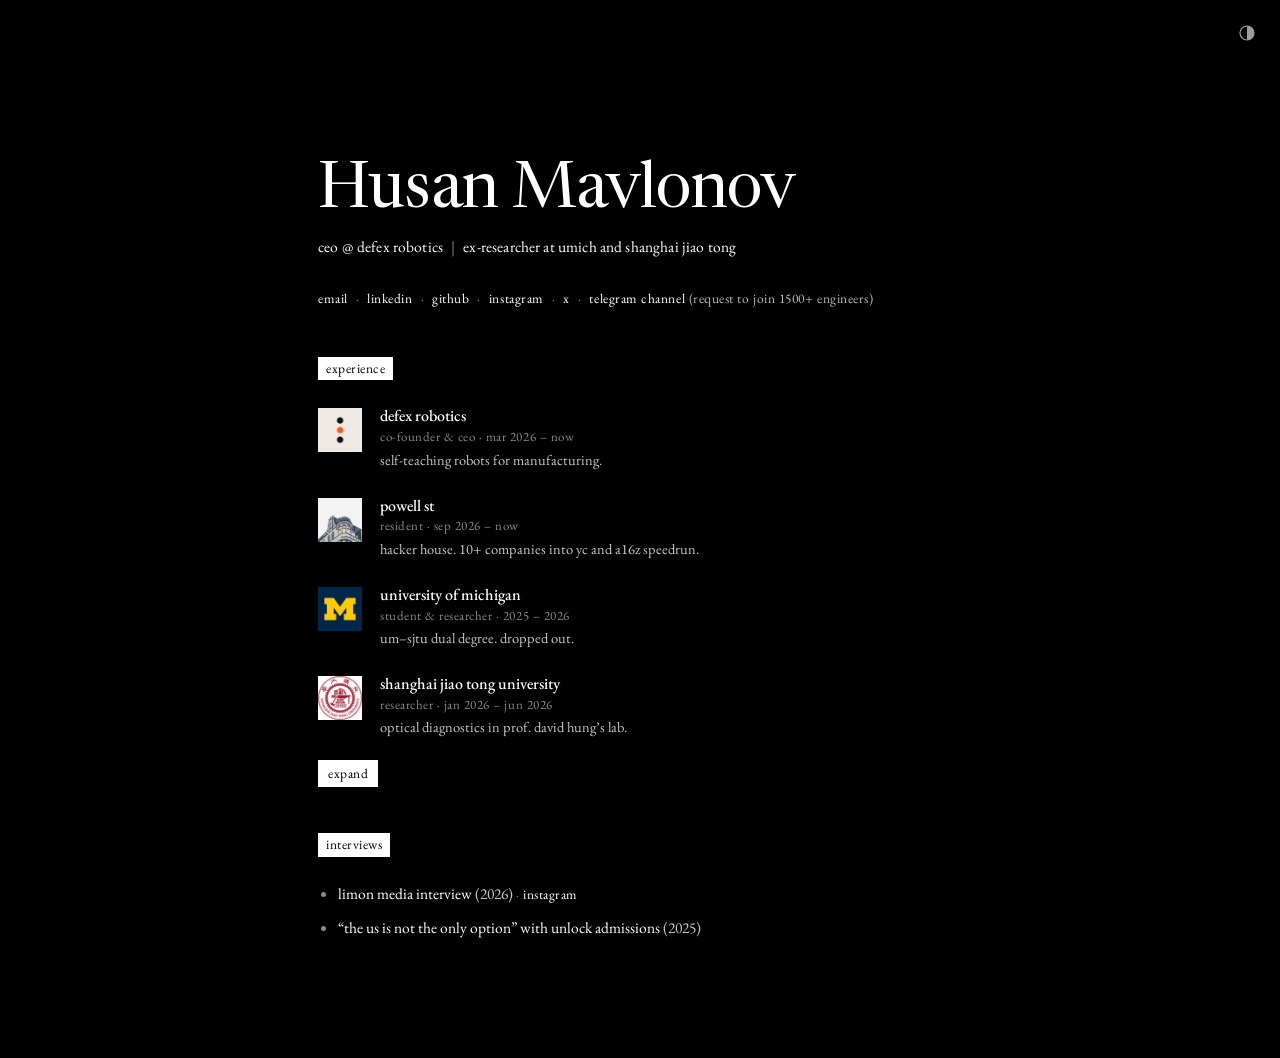
==== index.html @ 85b3139a "Collapse: no stall-then-snap, cards stay opaque, a second press reverses mid-way The list's floor wa" ====
<!doctype html>
<html lang="en">
<head>
  <meta charset="utf-8" />
  <script>try{if(localStorage.getItem('hm-ink')==='light')document.documentElement.setAttribute('data-ink','light')}catch(e){}</script>
  <meta name="viewport" content="width=device-width, initial-scale=1, viewport-fit=cover" />
  <title>Husan Mavlonov</title>
  <meta name="description" content="Husan Mavlonov — co-founder &amp; CEO of Defex Robotics. Ex-researcher at the University of Michigan and Shanghai Jiao Tong University. Building self-teaching robots in San Francisco." />
  <link rel="canonical" href="https://husanmavlonov.com/" />
  <link rel="alternate" hreflang="en" href="https://husanmavlonov.com/" />
  <link rel="alternate" hreflang="ru" href="https://husanmavlonov.com/ru/" />
  <link rel="alternate" hreflang="x-default" href="https://husanmavlonov.com/" />
  <meta name="robots" content="index, follow, max-image-preview:large, max-snippet:-1" />
  <meta name="theme-color" content="#000000" />
  <meta name="color-scheme" content="dark light" />
  <meta name="author" content="Husan Mavlonov" />
  <meta name="keywords" content="Husan Mavlonov, Хусан Мавлонов, Xusan Mavlonov, defex, BuildCored, Tashkent, self-teaching robots, robotic assembly, edge AI, computer vision, NVIDIA Jetson, Defex Robotics, Non-Trivial Fellow, UM-SJTU, Хусан Мавлонов Defex, Хусан Мавлонов робототехника, Ҳусан Мавлонов" />
  <meta property="og:title" content="Husan Mavlonov" />
  <meta property="og:description" content="Husan Mavlonov — co-founder &amp; CEO of Defex Robotics. Ex-researcher at the University of Michigan and Shanghai Jiao Tong University. Building self-teaching robots in San Francisco." />
  <meta property="og:site_name" content="Husan Mavlonov" />
  <meta property="og:type" content="profile" />
  <meta property="og:url" content="https://husanmavlonov.com/" />
  <meta property="profile:first_name" content="Husan" />
  <meta property="profile:last_name" content="Mavlonov" />
  <meta property="og:image" content="https://husanmavlonov.com/og.png?v=2" />
  <meta property="og:image:secure_url" content="https://husanmavlonov.com/og.png?v=2" />
  <meta property="og:image:type" content="image/png" />
  <meta property="og:image:width" content="1200" />
  <meta property="og:image:height" content="630" />
  <meta property="og:image:alt" content="Husan Mavlonov — co-founder &amp; CEO of Defex Robotics." />
  <meta property="og:locale" content="en_US" />
  <meta name="twitter:card" content="summary_large_image" />
  <meta name="twitter:site" content="@MavlonovHusan" />
  <meta name="twitter:creator" content="@MavlonovHusan" />
  <meta name="twitter:title" content="Husan Mavlonov" />
  <meta name="twitter:description" content="Husan Mavlonov — co-founder &amp; CEO of Defex Robotics. Ex-researcher at the University of Michigan and Shanghai Jiao Tong University. Building self-teaching robots in San Francisco." />
  <meta name="twitter:image" content="https://husanmavlonov.com/og.png?v=2" />
  <meta name="twitter:image:alt" content="Husan Mavlonov — co-founder &amp; CEO of Defex Robotics." />
  <meta name="referrer" content="no-referrer-when-downgrade" />
  <link rel="me" href="https://x.com/MavlonovHusan" />
  <link rel="me" href="https://github.com/PeterVanPercson" />
  <link rel="me" href="https://www.linkedin.com/in/husan-mavlonov" />
  <link rel="me" href="https://www.instagram.com/mavhusan/" />
  <link rel="me" href="https://t.me/husanmd" />
  <link rel="me" href="mailto:husanmavlonov79@gmail.com" />
  <link rel="icon" type="image/svg+xml" href="/favicon.svg" />
  <link rel="icon" type="image/png" sizes="32x32" href="/favicon-32.png" />
  <link rel="icon" type="image/png" sizes="192x192" href="/favicon-192.png" />
  <link rel="apple-touch-icon" sizes="180x180" href="/apple-touch-icon.png" />
  <link rel="shortcut icon" href="/favicon.ico" />
  <!-- Self-hosted fonts: preload both above-the-fold faces, inline @font-face below. font-display:optional = no flash/swap. -->
  <link rel="preload" href="/fonts/ebgaramond-sc.woff2" as="font" type="font/woff2" crossorigin>
  <link rel="preload" href="/fonts/newsreader-latin.woff2" as="font" type="font/woff2" crossorigin>
  <!-- SF backdrop: preload only the one variant this viewport will actually paint -->
  <style>
    /* real faces (font-display:optional = paints real font at first paint or never swaps mid-view) */
    /* EB Garamond, built from the upstream variable font (wght 400-500, latin) so smcp/c2sc survive; Google's CSS subset drops them and small caps get faked */
    @font-face{font-family:'EB Garamond';font-style:normal;font-weight:400 500;font-display:optional;src:url(/fonts/ebgaramond-sc.woff2) format('woff2')}
    /* metric-matched fallbacks (computed from font x-height tables) — fallback occupies identical space, so a slow-load fallback paint causes NO reflow/"pop" between navigations */
    @font-face{font-family:'Newsreader';font-style:normal;font-weight:400 500;font-display:optional;src:url(/fonts/newsreader-latin.woff2) format('woff2')}
    @font-face{font-family:'Serif Fallback';src:local('Iowan Old Style'),local('Georgia');size-adjust:94%;ascent-override:98%;descent-override:26%;line-gap-override:0%}
    @font-face{font-family:'Garamond Fallback';src:local('Georgia');size-adjust:83%;ascent-override:121%;descent-override:36%;line-gap-override:0%}
  </style>
  <script type="application/ld+json">
{
  "@context": "https://schema.org",
  "@graph": [
    {
      "@type": "Person",
      "@id": "https://husanmavlonov.com/#person",
      "name": "Husan Mavlonov",
      "alternateName": [
        "Хусан Мавлонов",
        "Ҳусан Мавлонов",
        "Xusan Mavlonov",
        "Husan Mavlanov",
        "Mavlonov Husan"
      ],
      "givenName": "Husan",
      "familyName": "Mavlonov",
      "url": "https://husanmavlonov.com/",
      "mainEntityOfPage": "https://husanmavlonov.com/",
      "image": "https://husanmavlonov.com/husan-mavlonov.jpg",
      "email": "husanmavlonov79@gmail.com",
      "jobTitle": "Co-founder & CEO, Defex Robotics",
      "description": "Co-founder & CEO of Defex Robotics. Ex-researcher at the University of Michigan and Shanghai Jiao Tong University. Co-founder of BuildCored. Tashkent → Istanbul → Shanghai → San Francisco. Building self-teaching robots.",
      "nationality": {
        "@type": "Country",
        "name": "Uzbekistan"
      },
      "homeLocation": {
        "@type": "Place",
        "name": "San Francisco, California"
      },
      "alumniOf": [
        {
          "@type": "CollegeOrUniversity",
          "name": "University of Michigan – Shanghai Jiao Tong Joint Institute",
          "url": "https://www.ji.sjtu.edu.cn/"
        },
        {
          "@type": "CollegeOrUniversity",
          "name": "Fudan University",
          "url": "https://www.fudan.edu.cn/"
        }
      ],
      "knowsLanguage": [
        "en",
        "ru",
        "uz",
        "tr",
        "zh"
      ],
      "knowsAbout": [
        "Edge AI",
        "Computer vision",
        "Self-teaching robots",
        "NVIDIA Jetson",
        "Hardware engineering",
        "Battery manufacturing",
        "Community building"
      ],
      "award": [
        "Non-Trivial Fellow"
      ],
      "founder": [
        {
          "@id": "https://buildcored.com/#org"
        },
        {
          "@id": "https://defexrobotics.com/#org"
        }
      ],
      "worksFor": {
        "@id": "https://defexrobotics.com/#org"
      },
      "sibling": {
        "@type": "Person",
        "@id": "https://defexrobotics.com/#hasan-mavlonov",
        "name": "Hasan Mavlonov",
        "givenName": "Hasan",
        "familyName": "Mavlonov",
        "jobTitle": "Co-founder & CTO, Defex Robotics",
        "alumniOf": {
          "@type": "CollegeOrUniversity",
          "name": "East China University of Science and Technology"
        },
        "url": "https://hasanmavlonov.com/",
        "sameAs": [
          "https://github.com/hasan-mavlonov",
          "https://www.linkedin.com/in/hasanmavlonov"
        ]
      },
      "subjectOf": [
        {
          "@type": "NewsArticle",
          "url": "https://limon.kg/ru/news:86646",
          "headline": "Как Хусан бросил университет ради AI-стартапа в Кремниевой долине, попал в ТОП-30 из 1000 и получил $150 тыс. инвестиций",
          "datePublished": "2026-09-03T18:59:17+06:00",
          "inLanguage": "ru",
          "publisher": {
            "@type": "Organization",
            "name": "Limon Media",
            "url": "https://limon.kg/"
          },
          "about": {
            "@id": "https://husanmavlonov.com/#person"
          },
          "dateModified": "2026-09-03T18:59:17+06:00",
          "image": "https://cdn-1.aki.kg/cdn-st-0/qiK/4/0/1788461408_0.jpg"
        }
      ],
      "sameAs": [
        "https://x.com/MavlonovHusan",
        "https://github.com/PeterVanPercson",
        "https://www.linkedin.com/in/husan-mavlonov",
        "https://www.instagram.com/mavhusan/",
        "https://t.me/husanmd"
      ]
    },
    {
      "@type": "Organization",
      "@id": "https://defexrobotics.com/#org",
      "name": "Defex Robotics",
      "legalName": "Defex Robotics, Inc.",
      "alternateName": "Defex",
      "url": "https://defexrobotics.com/",
      "description": "Defex builds self-teaching assembly robots for manufacturing. The robot practices an assembly, a physical test scores the joint it just made, and a reset prepares the next attempt. First workstation: connector assembly.",
      "foundingDate": "2026",
      "founder": [
        {
          "@id": "https://husanmavlonov.com/#person"
        },
        {
          "@id": "https://defexrobotics.com/#hasan-mavlonov"
        }
      ],
      "location": {
        "@type": "Place",
        "name": "San Francisco, California, United States"
      },
      "industry": "Robotics"
    },
    {
      "@type": "Organization",
      "@id": "https://buildcored.com/#org",
      "name": "BuildCored",
      "url": "https://buildcored.com/",
      "description": "AI and hardware builder community. 1,500+ builders. Home of Orcas. Funded by the Youth Affairs Agency of Uzbekistan.",
      "founder": {
        "@id": "https://husanmavlonov.com/#person"
      },
      "memberOf": {
        "@type": "Organization",
        "name": "Youth Affairs Agency of Uzbekistan"
      }
    },
    {
      "@type": "WebSite",
      "@id": "https://husanmavlonov.com/#website",
      "url": "https://husanmavlonov.com/",
      "name": "Husan Mavlonov",
      "description": "Personal site of Husan Mavlonov — co-founder & CEO of Defex Robotics, co-founder of BuildCored.",
      "publisher": {
        "@id": "https://husanmavlonov.com/#person"
      },
      "inLanguage": "en"
    },
    {
      "@type": "WebPage",
      "@id": "https://husanmavlonov.com/#webpage",
      "url": "https://husanmavlonov.com/",
      "name": "Husan Mavlonov — Co-founder & CEO, Defex Robotics",
      "isPartOf": {
        "@id": "https://husanmavlonov.com/#website"
      },
      "about": {
        "@id": "https://husanmavlonov.com/#person"
      },
      "primaryImageOfPage": "https://husanmavlonov.com/og.png?v=2",
      "datePublished": "2026-04-01",
      "dateModified": "2026-10-03",
      "inLanguage": "en"
    }
  ]
}
  </script>
  <style>
    /* Stripped to the bone on purpose: name, one line, socials. The backdrop and
       the ink tokens live in /glass.css — this file only sets the base palette
       (which glass.css overrides inside .glass) and lays out three elements. */
    *, *::before, *::after { box-sizing: border-box; margin: 0; padding: 0; }

    :root {
      --bg: #3d7cb4;
      --fg: #e8e6df;
      --dim: #908b83;
      --dimmer: #3a3835;
      --accent: #a8aeb4;
      --text: 'EB Garamond', 'Garamond Fallback', Georgia, serif;
      --display: 'Newsreader', 'Serif Fallback', 'Iowan Old Style', Georgia, serif;
    }

    html, body {
      min-height: 100%;
      overflow-x: hidden;        /* the wallpaper is fixed; the experience rows scroll over it */
      background: var(--bg);
      color: var(--fg);
      font-family: var(--text);
      min-height: 100vh;
      min-height: 100dvh;
      -webkit-font-smoothing: antialiased;
      text-rendering: optimizeLegibility;
      transition: background 0.4s ease, color 0.4s ease;
    }
    ::selection { background: var(--accent); color: var(--bg); }

    /* every underline on this page is a border-bottom we draw ourselves */
    a { color: inherit; text-decoration: none; }

    .page {
      max-width: 720px;
      /* the block sits in the open blue band up top — not the edge, not the middle */
      margin: 14vh auto 46px;
      padding: 34px 38px 32px;
      display: flex;
      flex-direction: column;
      gap: 16px;
      position: relative;
      z-index: 2;
      border-radius: 18px;
    }


    h1 {
      font-family: var(--display);
      font-size: clamp(38px, 5.8vw, 64px);
      font-weight: 400;
      letter-spacing: -0.012em;
      line-height: 1.02;
      color: var(--fg);
      transition: color 0.4s ease;
    }

    .meta-line {
      font-variant-caps: all-small-caps;
      letter-spacing: 0.04em;
      font-size: 13.5px;
      color: var(--dim);
      line-height: 1.6;
      display: flex;
      flex-wrap: wrap;
      align-items: baseline;
      gap: 4px 8px;
      margin-top: -2px;
    }
    .meta-line > span { white-space: nowrap; }
    .role-line { color: var(--fg); margin-top: -6px; font-variant-caps: normal; font-size: 15.5px; letter-spacing: 0.01em; }
    @media (max-width: 560px) { .role-line { font-size: 14.5px; flex-direction: column; gap: 2px; } .role-line .sep { display: none; } }
    .sep { color: var(--dimmer); }

    /* Powell.st — the one link in the meta line, so it needs to read as one.
       Colour-only transition: Chromium keeps a stale var() on a border-color
       that is mid-transition, which left the other theme's tint after a toggle. */
    .meta-line a.powell {
      color: var(--fg);
      border-bottom: 1px solid var(--dimmer);
      padding-bottom: 1px;
      transition: color 0.2s ease;
    }
    .meta-line a.powell:hover { color: var(--accent); border-bottom-color: var(--accent); }

    .socials {
      margin-top: 12px;
      font-variant-caps: all-small-caps;
      letter-spacing: 0.04em;
      font-size: 13.5px;
      line-height: 1.6;
      display: flex;
      flex-wrap: wrap;
      align-items: baseline;
      gap: 4px 8px;
      color: var(--dimmer);
    }
    .socials a {
      color: var(--dimmer);
      text-decoration: none;
      transition: color 0.2s ease;
    }
    .socials a:hover { color: var(--fg); }
    /* the telegram caveat rides along at the same size, one step quieter */
    .socials .note { opacity: 0.72; }
    /* the name keeps its capitals; everything else stays lowercase */
    main.page > h1 { text-transform: none !important; }
    .xp-logo--mono { display: grid; place-items: center; background: #fdfcf8; color: #0a1f3c; text-shadow: none; font-size: 13px; letter-spacing: 0.02em; border-radius: 6px; }


    /* ===== experience: logo on the left, company, role and dates, one line ===== */
    .xp {
      /* right under the socials, one step more air than the socials get */
      margin-top: 30px;
    }
    .section-label {
      font-variant-caps: all-small-caps;
      letter-spacing: 0.04em;
      font-size: 13.5px;
      font-weight: 400;
      line-height: 1.6;
      color: var(--dimmer);
      margin-bottom: 26px;
    }
    .xp-list { list-style: none; display: flex; flex-direction: column; gap: 26px; }
    .xp-row {
      display: grid;
      grid-template-columns: 44px 1fr;
      gap: 0 18px;
      align-items: start;
    }
    .xp-logo {
      width: 44px; height: 44px;
      margin-top: 2px;
      border-radius: 0;
      overflow: hidden;
      background: #fff;
      transition: transform 0.2s ease;
    }
    .xp-logo img { display: block; width: 100%; height: 100%; }
    a.xp-logo:hover { transform: translateY(-2px); }
    .xp-name { font-size: 16px; font-weight: 500; line-height: 1.3; color: var(--fg); }
    .xp-name a { transition: color 0.2s ease; }
    .xp-name a:hover { color: var(--accent); }
    .xp-when { font-variant-caps: all-small-caps; letter-spacing: 0.04em; font-size: 13px; line-height: 1.5; color: var(--dimmer); }
    .xp-when span { white-space: nowrap; }   /* role and dates each wrap as a unit */
    .xp-what { margin-top: 2px; font-size: 14.5px; line-height: 1.45; color: var(--dim); }
    /* first four rows show; the rest open from the button under the list */
    .xp-list.is-collapsed .xp-row:nth-child(n+5) { display: none; }
    .xp-more[hidden] { display: none; }
    /* while the stack deals out: rows are paper cards, the fourth stays on top */
    .xp-list.is-dealing { overflow: clip; }
    .xp-list.is-dealing .xp-row { position: relative; background: var(--paper, #000); box-shadow: 0 0 0 14px var(--paper, #000); }
    .xp-list.is-dealing .xp-row:nth-child(4) { z-index: 99; }
    .xp-more {
      margin-top: 22px;
      font: inherit;
      font-variant-caps: all-small-caps;
      letter-spacing: 0.04em;
      font-size: 13.5px;
      line-height: 1.6;
      color: var(--fg);
      /* a small square of the painting's own sky blue, so the word lifts off the city */
      background: rgba(72, 139, 192, 0.9);
      border: 0;
      border-radius: 0;
      padding: 3px 10px;
      cursor: pointer;
      transition: background-color 0.2s ease;
    }
    .xp-more:hover { background: rgba(63, 128, 183, 1); }
    .xp-more:focus-visible { outline: 2px solid var(--accent); outline-offset: 3px; }

    /* ===== interviews: underlined title (year), one per line ===== */
    .iv { margin-top: 30px; padding-bottom: 40px; }
    .iv-list {
      padding-left: 20px;
      display: flex;
      flex-direction: column;
      gap: 12px;
      font-size: 15.5px;
      line-height: 1.45;
      color: var(--dim);
    }
    .iv-list li::marker { color: var(--dimmer); }
    .iv-list a {
      color: var(--fg);
      border-bottom: 1px solid var(--line-strong);
      padding-bottom: 1px;
      transition: color 0.2s ease;
    }
    .iv-list a:hover { color: var(--accent); border-bottom-color: var(--accent); }
    .iv-list .iv-also { font-variant-caps: all-small-caps; letter-spacing: 0.04em; font-size: 13.5px; color: var(--dimmer); }
    .iv-list .iv-also a { color: var(--dimmer); border-bottom-color: var(--line); }

    /* telegram request — a small transparent panel over the wallpaper.
       Deliberately light: a thin edge, a little blur so the type stays readable
       on cloth or cloud, and nothing else. */
    .tg-pop[hidden] { display: none; }   /* a display rule beats the hidden attribute */
    .tg-pop {
      position: fixed;
      inset: 0;
      z-index: 10;
      display: flex;
      align-items: center;
      justify-content: center;
      padding: 20px;
      background: rgba(10, 16, 8, 0.28);
    }
    body.light .tg-pop { background: rgba(6, 30, 62, 0.24); }

    .tg-card {
      /* the panel sits OUTSIDE .page.glass, so it does not inherit the ink
         tokens glass.css defines there — it carries its own light ink, which is
         what a dark translucent card needs in either wallpaper */
      --fg: #f8f7f2;
      --dim: #e9ede4;
      --dimmer: #b6c2ac;
      position: relative;
      width: 100%;
      max-width: 268px;
      padding: 18px 18px 16px;
      border: 1px solid rgba(255, 255, 255, 0.30);
      border-radius: 12px;
      background: rgba(18, 26, 14, 0.42);
      -webkit-backdrop-filter: blur(10px);
      backdrop-filter: blur(10px);
      font-variant-caps: all-small-caps;
      letter-spacing: 0.04em;
      font-size: 13.5px;
      color: var(--fg);
      display: flex;
      flex-direction: column;
      gap: 10px;
    }
    body.light .tg-card {
      background: rgba(10, 44, 92, 0.38);
      --dim: #e7ecf4;
      --dimmer: #bccbe0;
    }

    .tg-title { color: var(--dim); letter-spacing: 0.02em; }
    .tg-x {
      position: absolute;
      top: 6px; right: 9px;
      font: inherit;
      font-size: 16px;
      line-height: 1;
      background: none;
      border: 0;
      padding: 2px 4px;
      color: var(--dimmer);
      cursor: pointer;
    }
    .tg-x:hover { color: var(--fg); }

    #tgForm { display: flex; flex-direction: column; gap: 10px; }
    .tg-card .hp { position: absolute; left: -9999px; width: 1px; height: 1px; opacity: 0; }
    .tg-card input:not(.hp) {
      font: inherit;
      color: var(--fg);
      background: none;
      border: 0;
      border-bottom: 1px solid rgba(255, 255, 255, 0.32);
      padding: 5px 2px;
      border-radius: 0;
      width: 100%;
    }
    .tg-card input:not(.hp) { font-variant-caps: normal; letter-spacing: 0; }
    .tg-card input::placeholder { color: var(--dimmer); }
    .tg-card input:focus { outline: none; border-bottom-color: var(--fg); }
    .tg-send {
      font: inherit;
      align-self: flex-start;
      margin-top: 2px;
      color: var(--fg);
      background: none;
      border: 1px solid rgba(255, 255, 255, 0.34);
      border-radius: 999px;
      padding: 5px 14px;
      cursor: pointer;
      transition: border-color 0.2s ease;
    }
    .tg-send:hover { border-color: var(--fg); }
    .tg-msg { color: var(--dimmer); min-height: 1em; }
    .tg-msg.ok { color: var(--fg); }
    .tg-card input:focus-visible,
    .tg-send:focus-visible,
    .tg-x:focus-visible { outline: 2px solid var(--accent); outline-offset: 3px; }

    /* smooth caret: the native one is hidden and a 1.5px bar springs to the new spot */
    .si { position: relative; display: block; }
    .si input { caret-color: transparent; }
    .si-caret {
      position: absolute; left: 0; top: 50%;
      width: 1.5px; height: 1.05em; margin-top: -0.55em;
      background: var(--fg); border-radius: 1px;
      pointer-events: none; opacity: 0; will-change: transform;
    }
    .si-caret.on { opacity: 1; animation: si-blink 1.06s steps(1) 0.5s infinite; }
    .si-caret.moving { animation: none; }
    @keyframes si-blink { 50% { opacity: 0; } }
    .si-measure { position: absolute; visibility: hidden; white-space: pre; left: 0; top: 0; pointer-events: none; }


    /* ===== origin fill: every link is an invisible button until the pointer arrives.
       White grows from the exact point the cursor came in and drains back out
       through the point where it leaves (ported from the OriginButton component).
       The fill box bleeds past the text, so nothing in the layout moves. */
    .ob { position: relative; isolation: isolate; -webkit-tap-highlight-color: transparent; }
    .ob-fill { position: absolute; inset: -3px -7px -2px; z-index: -1; overflow: hidden; pointer-events: none; }
    .ob-disc {
      position: absolute;
      left: 0; top: 0; width: 0; height: 0;
      border-radius: 50%;
      background: #fdfcf8;
      transform: translate(-50%, -50%) scale(0);
      transition: transform 0.5s cubic-bezier(0.16, 1, 0.3, 1);
    }
    .ob.is-lit .ob-disc { transform: translate(-50%, -50%) scale(1); }
    .ob.is-lit, .ob.is-lit * { color: #0a1f3c !important; text-shadow: none !important; }
    a.ob.ob, button.ob.ob { transition: color 0.3s cubic-bezier(0.16, 1, 0.3, 1), background-color 0.2s ease, transform 0.15s ease; }
    .ob.is-pressed { transform: scale(0.985); }
    /* a row with a link is one card: the white logo tiles melt into the fill */
    .xp-row.ob { transition: transform 0.15s ease; }
    .xp-row.ob--link { cursor: pointer; }
    .xp-row.ob .ob-fill { inset: -12px -16px; }
    .xp-row.ob .xp-name a, .xp-row.ob .xp-when, .xp-row.ob .xp-what { transition: color 0.3s cubic-bezier(0.16, 1, 0.3, 1); }
    .xp-row.ob.is-lit .xp-when, .xp-row.ob.is-lit .xp-what { color: #4b5b70 !important; }
    .xp-more .ob-fill { inset: 0; }
    /* the two section words sit on their own white chip; hover flips them to ink */
    .section-label { width: fit-content; padding: 1px 8px; background: #fdfcf8; color: #0a1f3c; text-shadow: none; }
    .section-label.ob .ob-fill { inset: 0; }
    .ob--ink .ob-disc { background: #0a1f3c; }
    .ob.ob--ink.is-lit, .ob.ob--ink.is-lit * { color: #fdfcf8 !important; }

    a:focus-visible, .socials a:focus-visible {
      outline: 2px solid var(--accent);
      outline-offset: 3px;
      border-radius: 2px;
    }

    @media (max-width: 700px) {
      .page { margin: 10vh auto 30px; padding: 26px 20px 24px; border-radius: 14px; }
      .xp { margin-top: 24px; }
      .iv { margin-top: 24px; padding-bottom: 32px; }
      .iv-list { font-size: 14.5px; }
      .xp-list { gap: 22px; }
      .xp-row { grid-template-columns: 40px 1fr; gap: 0 14px; }
      .xp-logo { width: 40px; height: 40px; }
      .xp-what { font-size: 14px; }
      /* small caps run wide; at 17px the meta and socials rows each broke onto two lines */
      .meta-line, .socials, .section-label { font-size: 12.5px; letter-spacing: 0.03em; }
      .xp-when { font-size: 12px; letter-spacing: 0.03em; }
    }
    @media (prefers-reduced-motion: reduce) {
      html, body, h1, .meta-line a.powell, .socials a, .xp-logo, .xp-name a, .xp-more, .iv-list a { transition: none; }
      .ob-disc { transition: none; }
      .ob.is-pressed { transform: none; }
    }

  </style>
  <!-- shared backdrop + ink tokens; loaded LAST so it wins over the inline styles -->
  <link rel="stylesheet" href="/glass.css?v=17">
</head>
<body>
<script>/* pre-paint: apply saved theme + skip the backdrop fade after the first load,
   so navigating between pages never re-flashes the (identical) backdrop */
try{if(sessionStorage.getItem('hm-bg'))document.documentElement.classList.add('bg-instant');else sessionStorage.setItem('hm-bg','1')}catch(e){}</script>
  <!--
    Hi. If you're reading the source, you're the kind of person I want to build with.
    → husanmavlonov79@gmail.com
  -->

  <!-- backdrop — decorative only, hence no alt text anywhere near it -->
  <div class="bg-plate" aria-hidden="true"></div>
  
  <div class="bg-scrim" aria-hidden="true"></div>
  <script>/* SKY BACKDROP — reveal on load. The plate is a pure gradient, so the probe
     resolves immediately; without this the plate and the drifters stay at opacity 0. */
  (function () {
    var plate = document.querySelector('.bg-plate');
    if (!plate) return;
    function ready() { document.body.classList.add('bg-ready'); }
    var m = getComputedStyle(plate).backgroundImage.match(/url\(["']?([^"')]+)["']?\)/);
    if (!m) { ready(); return; }
    var img = new Image();
    img.onload = img.onerror = ready;
    img.src = m[1];
    if (img.complete) ready();
  })();</script>

  <main class="page glass" id="top">

    <h1>Husan Mavlonov</h1>

    <p class="meta-line role-line">
      <span>ceo @ <a class="powell" href="https://defexrobotics.com/" target="_blank" rel="noopener">defex robotics</a></span>
      <span class="sep" aria-hidden="true">|</span>
      <span>ex-researcher at umich and shanghai jiao tong</span>
    </p>

    <nav class="socials" aria-label="Elsewhere">
      <a href="mailto:husanmavlonov79@gmail.com" rel="me">email</a>
      <span class="sep" aria-hidden="true">·</span>
      <a href="https://www.linkedin.com/in/husan-mavlonov" target="_blank" rel="me noopener">linkedin</a>
      <span class="sep" aria-hidden="true">·</span>
      <a href="https://github.com/PeterVanPercson" target="_blank" rel="me noopener">github</a>
      <span class="sep" aria-hidden="true">·</span>
      <a href="https://www.instagram.com/mavhusan/" target="_blank" rel="me noopener">instagram</a>
      <span class="sep" aria-hidden="true">·</span>
      <a href="https://x.com/MavlonovHusan" target="_blank" rel="me noopener">x</a>
      <span class="sep tg-sep" aria-hidden="true">·</span>
      <a id="tgRequest" href="#tg-request" aria-expanded="false" aria-controls="tgForm">telegram channel <span class="note">(request to join 1500+ engineers)</span></a>
    </nav>

    <section class="xp" id="experience" aria-labelledby="xpTitle">
      <h2 class="section-label" id="xpTitle">experience</h2>
      <ul class="xp-list" id="xpList">
        <li class="xp-row">
          <a class="xp-logo" href="https://defexrobotics.com/" target="_blank" rel="noopener" tabindex="-1" aria-hidden="true"><img src="/logos/defex.jpeg" alt="" width="176" height="176" loading="lazy" decoding="async"></a>
          <div>
            <p class="xp-name"><a href="https://defexrobotics.com/" target="_blank" rel="noopener">Defex Robotics</a></p>
            <p class="xp-when"><span>co-founder &amp; ceo</span> · <span>mar 2026 – now</span></p>
            <p class="xp-what">Self-teaching robots for manufacturing.</p>
          </div>
        </li>
        <li class="xp-row">
          <a class="xp-logo" href="https://www.powell.st/" target="_blank" rel="noopener" tabindex="-1" aria-hidden="true"><img src="/logos/powell.jpeg" alt="" width="176" height="176" loading="lazy" decoding="async"></a>
          <div>
            <p class="xp-name"><a href="https://www.powell.st/" target="_blank" rel="noopener">Powell St</a></p>
            <p class="xp-when"><span>resident</span> · <span>sep 2026 – now</span></p>
            <p class="xp-what">Hacker house. 10+ companies into YC and a16z speedrun.</p>
          </div>
        </li>
        <li class="xp-row">
          <a class="xp-logo" href="https://umich.edu/" target="_blank" rel="noopener" tabindex="-1" aria-hidden="true"><img src="/logos/michigan.jpeg" alt="" width="176" height="176" loading="lazy" decoding="async"></a>
          <div>
            <p class="xp-name"><a href="https://umich.edu/" target="_blank" rel="noopener">University of Michigan</a></p>
            <p class="xp-when"><span>student &amp; researcher</span> · <span>2025 – 2026</span></p>
            <p class="xp-what">UM&ndash;SJTU dual degree. Dropped out.</p>
          </div>
        </li>
        <li class="xp-row">
          <a class="xp-logo" href="https://en.sjtu.edu.cn/" target="_blank" rel="noopener" tabindex="-1" aria-hidden="true"><img src="/logos/sjtu.jpeg" alt="" width="176" height="176" loading="lazy" decoding="async"></a>
          <div>
            <p class="xp-name"><a href="https://en.sjtu.edu.cn/" target="_blank" rel="noopener">Shanghai Jiao Tong University</a></p>
            <p class="xp-when"><span>researcher</span> · <span>jan 2026 – jun 2026</span></p>
            <p class="xp-what">Optical diagnostics in Prof. David Hung&rsquo;s lab.</p>
          </div>
        </li>
        <li class="xp-row">
          <a class="xp-logo" href="https://buildcored.com/" target="_blank" rel="noopener" tabindex="-1" aria-hidden="true"><img src="/logos/buildcored.jpeg?v=2" alt="" width="176" height="176" loading="lazy" decoding="async"></a>
          <div>
            <p class="xp-name"><a href="https://buildcored.com/" target="_blank" rel="noopener">BuildCored</a></p>
            <p class="xp-when"><span>co-founder &amp; ceo</span> · <span>jan 2026 – now</span></p>
            <p class="xp-what">Non-profit, 1,500+ engineering students. Runs Orcas, a 30-project build sprint.</p>
          </div>
        </li>
        <li class="xp-row">
          <a class="xp-logo" href="https://www.lumiere-education.com/" target="_blank" rel="noopener" tabindex="-1" aria-hidden="true"><img src="/logos/lumiere.jpeg" alt="" width="176" height="176" loading="lazy" decoding="async"></a>
          <div>
            <p class="xp-name"><a href="https://www.lumiere-education.com/" target="_blank" rel="noopener">Lumiere Education</a></p>
            <p class="xp-when"><span>research scholar</span> · <span>feb 2026 – jun 2026</span></p>
            <p class="xp-what">Meta-analysis of 80 battery-AI datasets.</p>
          </div>
        </li>
        <li class="xp-row">
          <a class="xp-logo" href="https://silkroadinnovationhub.com/" target="_blank" rel="noopener" tabindex="-1" aria-hidden="true"><img src="/logos/silkroad.jpeg" alt="" width="176" height="176" loading="lazy" decoding="async"></a>
          <div>
            <p class="xp-name"><a href="https://silkroadinnovationhub.com/" target="_blank" rel="noopener">Silkroad Fellows</a></p>
            <p class="xp-when"><span>fellow</span> · <span>jul 2026 – aug 2026</span></p>
            <p class="xp-what">One of ten fellows, Menlo Park.</p>
          </div>
        </li>
        <li class="xp-row">
          <span class="xp-logo" aria-hidden="true"><img src="/logos/tracky.jpeg" alt="" width="176" height="176" loading="lazy" decoding="async"></span>
          <div>
            <p class="xp-name">Tracky POS</p>
            <p class="xp-when"><span>co-founder</span> · <span>jun 2025 – jan 2026</span></p>
            <p class="xp-what">Cut RFID labeling costs 97% for retail shops.</p>
          </div>
        </li>
        <li class="xp-row">
          <a class="xp-logo" href="https://topcoachuni.com/" target="_blank" rel="noopener" tabindex="-1" aria-hidden="true"><img src="/logos/top100uni.jpeg" alt="" width="176" height="176" loading="lazy" decoding="async"></a>
          <div>
            <p class="xp-name"><a href="https://topcoachuni.com/" target="_blank" rel="noopener">Top100Uni Project</a></p>
            <p class="xp-when"><span>mentor</span> · <span>may 2025 – jul 2025</span></p>
            <p class="xp-what">Mentored top-university applicants.</p>
          </div>
        </li>
        <li class="xp-row">
          <a class="xp-logo" href="https://www.non-trivial.org/" target="_blank" rel="noopener" tabindex="-1" aria-hidden="true"><img src="/logos/non-trivial.jpeg" alt="" width="176" height="176" loading="lazy" decoding="async"></a>
          <div>
            <p class="xp-name"><a href="https://www.non-trivial.org/" target="_blank" rel="noopener">Non-Trivial</a></p>
            <p class="xp-when"><span>fellow</span> · <span>feb 2025 – apr 2025</span></p>
            <p class="xp-what">Selective fellowship for young people on big problems.</p>
          </div>
        </li>
        <li class="xp-row">
          <a class="xp-logo" href="https://www.tks.world/" target="_blank" rel="noopener" tabindex="-1" aria-hidden="true"><img src="/logos/tks.jpeg?v=2" alt="" width="176" height="176" loading="lazy" decoding="async"></a>
          <div>
            <p class="xp-name"><a href="https://www.tks.world/" target="_blank" rel="noopener">TKS</a></p>
            <p class="xp-when"><span>innovator · full scholarship</span></p>
            <p class="xp-what">First from Uzbekistan. Won a $10K hackathon.</p>
          </div>
        </li>
        <li class="xp-row">
          <a class="xp-logo" href="https://www.comu.edu.tr/" target="_blank" rel="noopener" tabindex="-1" aria-hidden="true"><img src="/logos/comu.jpeg" alt="" width="176" height="176" loading="lazy" decoding="async"></a>
          <div>
            <p class="xp-name"><a href="https://www.comu.edu.tr/" target="_blank" rel="noopener">&Ccedil;anakkale Onsekiz Mart University</a></p>
            <p class="xp-when"><span>researcher</span> · <span>sep 2024 – jun 2025</span></p>
            <p class="xp-what">Polymer electrolytes for Li-ion batteries.</p>
          </div>
        </li>
        <li class="xp-row">
          <a class="xp-logo" href="https://iplt.uz/en/homepage/" target="_blank" rel="noopener" tabindex="-1" aria-hidden="true"><img src="/logos/arifov.jpeg?v=2" alt="" width="176" height="176" loading="lazy" decoding="async"></a>
          <div>
            <p class="xp-name"><a href="https://iplt.uz/en/homepage/" target="_blank" rel="noopener">Arifov Institute of Ion-Plasma and Laser Technologies</a></p>
            <p class="xp-when"><span>research assistant</span> · <span>jun 2024 – sep 2024</span></p>
            <p class="xp-what">Lithium-ion battery materials. Physics workshop for 250+ students.</p>
          </div>
        </li>
        <li class="xp-row">
          <a class="xp-logo" href="https://www.instagram.com/qvant_youth/" target="_blank" rel="noopener" tabindex="-1" aria-hidden="true"><img src="/logos/qvant.jpeg" alt="" width="176" height="176" loading="lazy" decoding="async"></a>
          <div>
            <p class="xp-name"><a href="https://www.instagram.com/qvant_youth/" target="_blank" rel="noopener">QVANT Youth</a></p>
            <p class="xp-when"><span>leading author</span> · <span>jun 2023 – jun 2025</span></p>
            <p class="xp-what">Science writing for Central Asian youth.</p>
          </div>
        </li>
        <li class="xp-row">
          <span class="xp-logo" aria-hidden="true"><img src="/logos/brandcenter.jpeg" alt="" width="176" height="176" loading="lazy" decoding="async"></span>
          <div>
            <p class="xp-name">Brand Center</p>
            <p class="xp-when"><span>co-founder</span> · <span>2021 – 2022</span></p>
            <p class="xp-what">Clothing shop. $20K monthly revenue within two months.</p>
          </div>
        </li>
      </ul>
      <button class="xp-more" id="xpMore" type="button" aria-expanded="false" aria-controls="xpList" hidden><span class="xp-more__t"></span></button>
      <script>/* collapse before first paint; without JS every row simply shows.
         expand deals the hidden rows out from under the fourth, like a stack of cards;
         collapse gathers them back under it */
      (function () {
        var list = document.getElementById('xpList');
        var btn = document.getElementById('xpMore');
        var rows = Array.prototype.slice.call(list.children);
        var extra = rows.slice(4);
        if (!extra.length) return;
        var still = matchMedia('(prefers-reduced-motion: reduce)');
        var EASE = 'cubic-bezier(0.16, 1, 0.3, 1)';
        var DUR = 640, STEP = 38;
        var running = [];
        function label(open) {
          btn.setAttribute('aria-expanded', open ? 'true' : 'false');
          btn.querySelector('.xp-more__t').textContent = open ? 'collapse' : 'expand';
        }
        function settle() {
          running.forEach(function (a) { a.cancel(); });
          running = [];
          list.classList.remove('is-dealing');
          list.style.height = '';
        }
        function deck(i, top) {
          var depth = Math.min(i + 1, 3);
          return {
            transform: 'translateY(' + (top - extra[i].offsetTop + depth * 5) + 'px) scale(' + (1 - depth * 0.025) + ')'
          };
        }
        /* where each row sits now and in the stack, so the list can stop growing past the fourth */
        function measure() {
          var lt = list.getBoundingClientRect().top;
          var r4 = rows[3].getBoundingClientRect();
          return extra.map(function (row, i) {
            var r = row.getBoundingClientRect();
            var depth = Math.min(i + 1, 3), sc = 1 - depth * 0.025;
            var dTop = r4.top + depth * 5 + r.height * (1 - sc) / 2;
            return { top: r.top - lt, deckTop: dTop - lt, over: Math.max(0, dTop + r.height * sc - r4.bottom) };
          });
        }
        function set(open, animate) {
          settle();
          if (open) list.classList.remove('is-collapsed');
          label(open);
          if (!animate || still.matches || !list.animate) {
            if (!open) list.classList.add('is-collapsed');
            return;
          }
          var top = rows[3].offsetTop;
          var h1 = list.offsetHeight;
          var spots = measure();
          list.classList.add('is-dealing');
          extra.forEach(function (row, i) {
            row.style.zIndex = String(extra.length - i);
            var k = open ? i : extra.length - 1 - i;
            var frames = [deck(i, top), { transform: 'none' }];
            running.push(row.animate(open ? frames : frames.slice().reverse(), {
              duration: DUR, delay: k * STEP, easing: EASE, fill: 'both'
            }));
          });
          var last = running[running.length - 1];
          (function follow() {
            if (running.indexOf(last) < 0) return;
            var lt = list.getBoundingClientRect().top;
            var low = rows[3].getBoundingClientRect().bottom - lt;
            extra.forEach(function (row, i) {
              var r = row.getBoundingClientRect(), m = spots[i];
              var near = Math.min(1, Math.max(0, (m.top - (r.top - lt)) / Math.max(1, m.top - m.deckTop)));
              low = Math.max(low, r.bottom - lt - near * m.over);
            });
            list.style.height = Math.min(low, h1) + 'px';
            requestAnimationFrame(follow);
          })();
          var batch = running;
          Promise.all(running.map(function (a) { return a.finished; })).then(function () {
            if (batch !== running) return;
            if (btn.getAttribute('aria-expanded') !== 'true') list.classList.add('is-collapsed');
            settle();
            extra.forEach(function (row) { row.style.zIndex = ''; });
          }, function () {});
        }
        set(false, false);
        btn.hidden = false;
        btn.addEventListener('click', function () {
          var open = btn.getAttribute('aria-expanded') !== 'true';
          /* a second press mid-way turns the same motion around instead of snapping */
          if (running.length) { label(open); running.forEach(function (a) { a.reverse(); }); return; }
          set(open, true);
        });
      })();
      </script>
    </section>

    <section class="iv" id="interviews" aria-labelledby="ivTitle">
      <h2 class="section-label" id="ivTitle">interviews</h2>
      <ul class="iv-list">
        <li><a href="https://limon.kg/ru/news:86646" target="_blank" rel="noopener">Limon Media interview</a> (2026) <span class="iv-also">· <a href="https://www.instagram.com/p/Dc2yhO6Cd67/" target="_blank" rel="noopener">instagram</a></span></li>
        <li><a href="https://www.youtube.com/watch?v=57iL2J-NsNU" target="_blank" rel="noopener">&ldquo;The US is not the only option&rdquo; with UNLOCK Admissions</a> (2025)</li>
      </ul>
    </section>

  </main>

  <!-- telegram request — a small transparent panel, opened from the socials row -->
  <div class="tg-pop" id="tgPop" hidden>
    <div class="tg-card" role="dialog" aria-modal="true" aria-labelledby="tgTitle">
      <button class="tg-x" id="tgClose" type="button" aria-label="Close">&times;</button>
      <p class="tg-title" id="tgTitle">telegram channel</p>
      <form id="tgForm" novalidate>
        <input id="tgName" name="name" type="text" placeholder="name" autocomplete="name" maxlength="80" required>
        <input id="tgEmail" name="email" type="text" inputmode="email" autocapitalize="off" spellcheck="false" placeholder="email" autocomplete="email" maxlength="120" required>
        <input class="hp" type="text" name="website" tabindex="-1" autocomplete="off" aria-hidden="true">
        <button class="tg-send" type="submit">request</button>
        <p class="tg-msg" id="tgMsg" role="status" aria-live="polite"></p>
      </form>
    </div>
  </div>

  <script>
  /* SMOOTH INPUT — vanilla port of skiper106: hide the native caret, measure the
     text before the caret with a hidden span, spring a drawn bar to that x. */
  (function () {
    var reduce = window.matchMedia && matchMedia('(prefers-reduced-motion: reduce)').matches;
    var K = 500, C = 30, M = 0.5;

    document.querySelectorAll('.tg-card input:not(.hp)').forEach(function (input) {
      var wrap = document.createElement('span');
      wrap.className = 'si';
      input.parentNode.insertBefore(wrap, input);
      wrap.appendChild(input);
      var caret = document.createElement('span');
      caret.className = 'si-caret';
      caret.setAttribute('aria-hidden', 'true');
      var meas = document.createElement('span');
      meas.className = 'si-measure';
      meas.setAttribute('aria-hidden', 'true');
      wrap.appendChild(caret);
      wrap.appendChild(meas);

      var x = 0, v = 0, target = 0, raf = 0, last = 0, placed = false;

      function step(t) {
        var dt = Math.min((t - last) / 1000, 1 / 30);
        last = t;
        v += ((-K * (x - target) - C * v) / M) * dt;
        x += v * dt;
        if (Math.abs(x - target) < 0.05 && Math.abs(v) < 0.5) {
          x = target; v = 0; raf = 0;
          caret.classList.remove('moving');
        } else {
          raf = requestAnimationFrame(step);
        }
        caret.style.transform = 'translateX(' + x + 'px)';
      }

      function prefix(text) {
        var cs = getComputedStyle(input);
        meas.style.font = cs.font;
        meas.style.letterSpacing = cs.letterSpacing;
        meas.style.fontVariantCaps = cs.fontVariantCaps;
        meas.textContent = text;
        return (text ? meas.offsetWidth : 0) + (parseFloat(cs.paddingLeft) || 0);
      }

      function update() {
        if (document.activeElement !== input) return;
        var a = input.selectionStart || 0, b = input.selectionEnd || 0;
        var i = a === b ? a : (input.selectionDirection === 'backward' ? a : b);
        var abs = prefix(input.value.slice(0, i));
        var cs = getComputedStyle(input);
        var pr = parseFloat(cs.paddingRight) || 0;
        var right = input.scrollLeft + input.clientWidth - pr;
        if (abs > right) input.scrollLeft = abs - input.clientWidth + pr;
        else if (abs < input.scrollLeft) input.scrollLeft = Math.max(0, abs - (parseFloat(cs.paddingLeft) || 0));
        var pos = Math.min(abs - input.scrollLeft - 0.5, input.clientWidth - pr);
        caret.classList.toggle('on', a === b);
        if (!placed || reduce) {
          placed = true;
          x = target = pos; v = 0;
          caret.style.transform = 'translateX(' + x + 'px)';
          return;
        }
        if (pos === target) return;
        target = pos;
        caret.classList.add('moving');
        if (!raf) { last = performance.now(); raf = requestAnimationFrame(step); }
      }

      function later() { requestAnimationFrame(update); }
      input.addEventListener('input', later);
      input.addEventListener('focus', function () { placed = false; later(); });
      input.addEventListener('scroll', update);
      input.addEventListener('blur', function () { caret.classList.remove('on', 'moving'); });
      document.addEventListener('selectionchange', function () { if (document.activeElement === input) later(); });
      if (document.fonts) document.fonts.ready.then(update);
      if (input.form) input.form.addEventListener('reset', later);
    });
  })();
  </script>

  <script>
  /* TELEGRAM REQUEST — the link opens a small transparent panel; submitting it
     POSTs to Husan's own defex backend (/ping/, locked to this origin), which
     emails him through Resend. Only a real send reports success; anything else
     falls back to a pre-filled mail carrying the same two fields. */
  (function () {
    var ENDPOINT = 'https://defexrobotics.com/ping/';
    var TO = 'husanmavlonov79@gmail.com';

    var link  = document.getElementById('tgRequest');
    var pop   = document.getElementById('tgPop');
    var card  = pop && pop.querySelector('.tg-card');
    var form  = document.getElementById('tgForm');
    var msg   = document.getElementById('tgMsg');
    var close = document.getElementById('tgClose');
    if (!link || !pop || !form) return;

    function say(text, ok) {
      msg.textContent = text;
      msg.className = 'tg-msg' + (ok ? ' ok' : '');
    }
    function open() {
      pop.hidden = false;
      link.setAttribute('aria-expanded', 'true');
      say('', false);
      document.getElementById('tgName').focus();
    }
    function shut() {
      pop.hidden = true;
      link.setAttribute('aria-expanded', 'false');
      link.focus();
    }

    link.addEventListener('click', function (e) { e.preventDefault(); open(); });
    close.addEventListener('click', shut);
    pop.addEventListener('mousedown', function (e) { if (!card.contains(e.target)) shut(); });
    document.addEventListener('keydown', function (e) {
      if (e.key === 'Escape' && !pop.hidden) shut();
    });

    function mailFallback(name, email) {
      window.location.href = 'mailto:' + TO +
        '?subject=' + encodeURIComponent('request to join channel') +
        '&body=' + encodeURIComponent('request to join channel\n\nname: ' + name + '\nemail: ' + email + '\n');
      say('opening your mail…', true);
    }

    form.addEventListener('submit', function (e) {
      e.preventDefault();
      var name  = form.name.value.trim();
      var email = form.email.value.trim();
      if (!name) { say('name?', false); return; }
      if (!/^[^@\s]+@[^@\s]+\.[^@\s]+$/.test(email)) { say('real email?', false); return; }

      if (window.goatcounter && window.goatcounter.count) {
        try { window.goatcounter.count({ path: 'telegram-request', title: 'Telegram join request', event: true }); } catch (e2) {}
      }

      say('sending…', false);
      fetch(ENDPOINT, {
        method: 'POST',
        headers: { 'Content-Type': 'application/json' },
        body: JSON.stringify({ name: name, email: email, website: form.website.value })
      }).then(function (r) { return r.ok ? r.json() : null; })
        .then(function (d) {
          // `sent` is the mail actually leaving, not just the request being accepted
          if (d && d.sent) {
            form.reset();
            say('sent — he\'ll add you.', true);
            setTimeout(shut, 1400);
          } else {
            mailFallback(name, email);
          }
        })
        .catch(function () { mailFallback(name, email); });
    });
  })();
  </script>

  <script>/* ORIGIN FILL — see the .ob rules */
  (function () {
    var targets = [];
    document.querySelectorAll('.xp-row').forEach(function (row) {
      var link = row.querySelector('.xp-name a');
      if (!link) return;
      row.classList.add('ul-row');
      row.addEventListener('click', function (e) { if (!e.target.closest('a, button')) link.click(); });
    });
    document.querySelectorAll('.xp-more').forEach(function (el) {
      el.classList.add('ob');
      targets.push(el);
    });
    document.querySelectorAll('.section-label').forEach(function (el) {
      el.classList.add('ob', 'ob--ink');
      targets.push(el);
    });

    function cover(w, h, x, y) {
      return Math.ceil(2 * Math.max(Math.hypot(x, y), Math.hypot(w - x, y), Math.hypot(x, h - y), Math.hypot(w - x, h - y)));
    }

    targets.forEach(function (el) {
      var box = document.createElement('span');
      var disc = document.createElement('span');
      box.className = 'ob-fill';
      box.setAttribute('aria-hidden', 'true');
      disc.className = 'ob-disc';
      box.appendChild(disc);
      el.insertBefore(box, el.firstChild);

      function place(cx, cy) {
        var r = box.getBoundingClientRect();
        var x = cx == null ? r.width / 2 : Math.min(Math.max(cx - r.left, 0), r.width);
        var y = cy == null ? r.height / 2 : Math.min(Math.max(cy - r.top, 0), r.height);
        var d = cover(r.width, r.height, x, y);
        disc.style.left = x + 'px';
        disc.style.top = y + 'px';
        disc.style.width = disc.style.height = d + 'px';
      }
      function light(cx, cy) { place(cx, cy); el.classList.add('is-lit'); }
      function drain(cx, cy) { if (cx != null) place(cx, cy); el.classList.remove('is-lit', 'is-pressed'); }

      el.addEventListener('pointerenter', function (e) { if (e.pointerType !== 'touch') light(e.clientX, e.clientY); });
      el.addEventListener('pointerleave', function (e) { drain(e.clientX, e.clientY); });
      el.addEventListener('pointerdown', function (e) {
        if (e.button !== 0) return;
        light(e.clientX, e.clientY);
        el.classList.add('is-pressed');
      });
      el.addEventListener('pointerup', function (e) {
        el.classList.remove('is-pressed');
        if (e.pointerType === 'touch') setTimeout(function () { drain(); }, 420);
      });
      el.addEventListener('pointercancel', function () { drain(); });
      el.addEventListener('focusin', function (e) { if (e.target.matches(':focus-visible')) light(); });
      el.addEventListener('focusout', function () { drain(); });
    });
  })();
  </script>

  <script data-goatcounter="https://analyze.goatcounter.com/count"
          async src="//gc.zgo.at/count.js"></script>
  <script src="/smooth.js?v=1" defer></script>
  <script src="/ink.js?v=1" defer></script>
</body>
</html>
---- glass.css ----
/* =============================================================================
   glass.css — the harbor-sky backdrop + the ink that sits on it.

   SINGLE SOURCE OF TRUTH. Every page links this, so the backdrop is byte-identical
   on index / building / 404 and does NOT change when you navigate or open an
   overlay. Load it AFTER each page's inline <style> so these rules win.

   One sky, one image: sky/wallpaper.webp is the harbor painting with its own
   sky extended upward IN THE IMAGE (matched grain, seam blended, the painting's
   clouds composited into the upper blue). It cover-fills the viewport, anchored
   62% bottom, and NOTHING moves — no drift, no parallax, like a real wallpaper.
   There are NO panes: type sits straight on the sky with a soft navy halo.
   The Claude modal is the one flat surface.
   ========================================================================== */

/* the page's own ground colour matches the sky, so any frame the browser paints
   before the plate (navigation, slow decode) is the right colour — no flash */
body { background-color: #3d7cb4; }

/* ---- the backdrop: sky extension + drifting painted clouds + panorama ---- */
.bg-plate,
.bg-scrim {
  position: fixed;
  inset: 0;
  z-index: 0;
  pointer-events: none;
}

.bg-plate {
  /* deeper zenith up top, then flat at the painting's top-edge blue */
  background: linear-gradient(180deg, #2e6da9 0%, #3f80b7 35%, #488bc0 65%, #488bc0 100%);
  opacity: 0;                       /* faded in on load — see the page script */
  transition: opacity 1s ease;
}
body.bg-ready .bg-plate { opacity: 1; }

/* the wallpaper: one baked image, cover-fit, anchored to the harbor (62% bottom).
   Static by design — the user wants a wallpaper, not weather. */
.bg-pan {
  position: fixed;
  inset: 0;
  z-index: 0;
  pointer-events: none;
}
.bg-pan img {
  display: block;
  width: 100%;
  height: 100%;
  object-fit: cover;
  object-position: 62% bottom;
  opacity: 0;
  transition: opacity 1.2s ease;
}
body.bg-ready .bg-pan img { opacity: 1; }
html.bg-instant .bg-plate,
html.bg-instant .bg-pan img { opacity: 1; transition: none; }

/* Just enough navy vignette to seat the type and stop the edges glaring */
.bg-scrim {
  background:
    radial-gradient(122% 88% at 70% 16%, rgba(6,46,92,0) 0%, rgba(6,46,92,0.05) 58%, rgba(6,46,92,0.18) 100%),
    linear-gradient(180deg, rgba(6,46,92,0.28) 0%, rgba(6,46,92,0.04) 30%, rgba(6,46,92,0.05) 62%, rgba(6,46,92,0.22) 100%);
}

/* real content rides above the backdrop */
.site-header,
.page { position: relative; z-index: 2; }

/* Arrow glyphs: neither the JetBrains Mono subset nor the Inter subsets ship U+2190/U+2192,
   so render them from a stable system stack rather than whatever the OS substitutes.
   Lives here so every page gets it (404's "← back to start" needs it too). */
.arw {
  font-style: normal;
  font-family: ui-sans-serif, system-ui, -apple-system, 'Segoe UI', sans-serif;
}

/* backdrop fade AND cloud drift must respect a reduced-motion preference on EVERY
   page, including 404 which has no global motion guard of its own */
@media (prefers-reduced-motion: reduce) {
  .bg-plate, .bg-scrim, .glass, .bg-pan img { transition: none; }
}

/* ---- no material: ink straight on the sky ----
   The .glass class survives in the markup purely as the ink scope: it re-tunes
   the type tokens for the blue ground. A soft navy halo keeps type legible where
   a painted cloud drifts underneath. */
.glass,
.st-backdrop {
  --fg: #f8f7f2;
  --dim: #e7ecf4;
  --dimmer: #c3d2e6;
  --accent: #f4efdf;                 /* cream — same family as the painted clouds */
  --accent-rgb: 244, 239, 223;
  --line: rgba(255, 255, 255, 0.28);
  --line-strong: rgba(255, 255, 255, 0.44);
}
.glass {
  background: none;
  border: 0;
  box-shadow: none;
  /* three layers: contact shadow, tight bloom (carries small mono type across
     the painting's white clouds), and a wide soft seat */
  text-shadow:
    0 1px 2px rgba(10, 35, 66, 0.55),
    0 0 7px rgba(10, 35, 66, 0.60),
    0 2px 20px rgba(10, 35, 66, 0.45);
}

/* The name is cut into the sky rather than sitting on it.

   The sky behind this line measures luminance 0.213, from 0.184 in the
   shadowed blue up to 0.278 on the bright clouds. A recess receives less light
   than its surface, so the ink has to sit below that range: at cream, 0.93, it
   was about three and a half times brighter than the sky and read as raised no
   matter what the lips did.

   The lit lip is a brighter SKY, never white. White is not this surface, so it
   can only read as a glow. That one substitution is most of the effect.

   The gradient gives the stroke depth down its length, as though the groove
   deepens toward the foot. Fallback below for anything without
   background-clip: text, where transparent ink would be invisible ink. */
.glass h1 { color: rgba(12, 34, 60, 0.94); }
@supports (background-clip: text) or (-webkit-background-clip: text) {
  .glass h1 {
    color: transparent;
    background-image: linear-gradient(165deg,
      rgba(20, 50, 86, 0.88) 0%,
      rgba(8, 26, 48, 0.97) 54%,
      rgba(18, 46, 80, 0.90) 100%);
    -webkit-background-clip: text;
            background-clip: text;
    text-shadow:
      0 1px 0 rgba(168, 210, 245, 0.85),
      0 -1px 0 rgba(2, 10, 22, 0.50);
  }
}

/* ---- per-surface ---- */

/* header: floating nav, no bar (building/404 still carry the old header) */
.site-header.glass {
  border: 0;
  background: none;
  box-shadow: none;
}

/* the memories chip keeps a hairline outline (it is a button), nothing else */
.st-label.glass {
  padding: 5px 12px;
  border-radius: 999px;
  border: 1px solid var(--line);
  background: none;
  box-shadow: none;
  transition: color 0.25s ease, border-color 0.25s ease;
}
.st-label.glass:hover { border-color: var(--line-strong); }
@media (max-width: 700px) {
  /* on a phone the chip floats over real text, so it needs a flat fill */
  .st-label.glass { background: rgba(6, 28, 58, 0.88); }
}

/* ---- OVERLAYS: flat deep-navy plates (no blur, no glass) ---- */
.st-backdrop {
  background: rgba(5, 26, 54, 0.93) !important;
  -webkit-backdrop-filter: none;
  backdrop-filter: none;
  text-shadow: 0 1px 2px rgba(4, 20, 42, 0.50);
}

.cc-backdrop {
  background: rgba(5, 26, 54, 0.78);
  -webkit-backdrop-filter: none;
  backdrop-filter: none;
}

/* the modal is the one true surface left: a flat navy card, hairline edge */
.cc-modal.glass {
  background: #0a2f5e;
  border: 1px solid rgba(255, 255, 255, 0.20);
  box-shadow: 0 34px 80px -38px rgba(3, 16, 34, 0.80);
}

/* ---- readability ----
   Small light type was dissolving into the painted clouds and the city. A
   feathered navy shade behind the text column carries it without boxing it in. */
.page.glass::before {
  content: "";
  position: absolute;
  inset: -36px -64px;
  z-index: -1;
  pointer-events: none;
  border-radius: 48px;
  background: radial-gradient(ellipse 70% 60% at 42% 45%,
    rgba(10, 35, 66, 0.40) 0%,
    rgba(10, 35, 66, 0.26) 55%,
    rgba(10, 35, 66, 0) 100%);
  filter: blur(24px);
}
@media (max-width: 700px) { .page.glass::before { inset: -24px 0; } }
.glass { --dimmer: #dbe5f2; }

/* the whole site reads in lowercase; typed input keeps its case */
body, body * { text-transform: lowercase !important; font-variant-caps: normal !important; }
input, textarea { text-transform: none !important; }

/* underline links: every text link is plain white; a 1px line draws in from the
   left on hover/focus and leaves to the right, following the text across breaks */
main a:not(.xp-logo), .tg-card a {
  color: var(--fg) !important;
  border-bottom: 0 !important;
  padding-bottom: 1px;
  background: linear-gradient(currentColor, currentColor) 100% 100% / 0% 1px no-repeat;
  -webkit-box-decoration-break: clone;
  box-decoration-break: clone;
  transition: background-size 0.3s ease-out !important;
}
main a:not(.xp-logo):hover, main a:not(.xp-logo):focus-visible,
.xp-row.ul-row:hover .xp-name a, .pr-row.ul-row:hover .pr-name a {
  background-size: 100% 1px;
  background-position: 0% 100%;
}
.xp-row.ul-row, .pr-row.ul-row { cursor: pointer; }
@media (prefers-reduced-motion: reduce) {
  main a:not(.xp-logo), .tg-card a { transition: none !important; }
}

/* ===== black & white: one ink on one paper, swapped by the corner toggle ===== */
:root {
  --paper: #000; --ink: #fff; --ink-2: #c8c8c8; --ink-3: #8a8a8a;
  --hair: rgba(255, 255, 255, 0.2); --hair-2: rgba(255, 255, 255, 0.45);
  color-scheme: dark;
}
html[data-ink="light"] {
  --paper: #fff; --ink: #000; --ink-2: #3a3a3a; --ink-3: #6b6b6b;
  --hair: rgba(0, 0, 0, 0.18); --hair-2: rgba(0, 0, 0, 0.4);
  color-scheme: light;
}
html, body, body.light { background: var(--paper) !important; color: var(--ink); }
.bg-plate, .bg-pan, .bg-scrim, .page.glass::before { display: none !important; }
.glass, .st-backdrop, body, body.light {
  --bg: var(--paper);
  --fg: var(--ink);
  --dim: var(--ink-2);
  --dimmer: var(--ink-3);
  --accent: var(--ink);
  --line: var(--hair);
  --line-strong: var(--hair-2);
}
body *, .glass, .glass h1 { text-shadow: none !important; }
.glass h1, main.page > h1, h1, h1 em {
  color: var(--ink) !important;
  background: none !important;
  -webkit-background-clip: border-box !important;
          background-clip: border-box !important;
}
::selection { background: var(--ink); color: var(--paper); }

/* chips + buttons: solid ink blocks, paper type; the hover disc fills paper */
.section-label { background: var(--ink) !important; color: var(--paper) !important; }
.ob--ink .ob-disc { background: var(--paper) !important; box-shadow: inset 0 0 0 1px var(--ink); }
.ob.ob--ink.is-lit, .ob.ob--ink.is-lit * { color: var(--ink) !important; }
.xp-more, .xp-more:hover { background: var(--ink) !important; color: var(--paper) !important; }
.xp-more .ob-disc { background: var(--paper) !important; }
.xp-more.is-lit, .xp-more.is-lit * { color: var(--ink) !important; }
.xp-more.is-lit { box-shadow: inset 0 0 0 1px var(--ink); }
.xp-logo--mono { background: #fff !important; color: #000 !important; }
html[data-ink="light"] .xp-logo { box-shadow: 0 0 0 1px rgba(0, 0, 0, 0.1); }
.xp-row.ob.is-lit .xp-when, .xp-row.ob.is-lit .xp-what,
li.pr-row.ob.is-lit .pr-when, li.pr-row.ob.is-lit .pr-what { color: inherit !important; }
a:focus-visible, button:focus-visible, input:focus-visible { outline-color: var(--ink) !important; }

/* telegram popup: paper card, ink type */
.tg-pop, body.light .tg-pop { background: rgba(0, 0, 0, 0.5) !important; }
html[data-ink="light"] .tg-pop { background: rgba(0, 0, 0, 0.16) !important; }
.tg-card, body.light .tg-card {
  --fg: var(--ink); --dim: var(--ink-2); --dimmer: var(--ink-3);
  background: var(--paper) !important;
  border: 1px solid var(--ink) !important;
  -webkit-backdrop-filter: none !important;
          backdrop-filter: none !important;
  color: var(--ink);
}
.tg-card input:not(.hp) { border-bottom-color: var(--hair-2) !important; }
.tg-card input:focus { border-bottom-color: var(--ink) !important; }
.tg-send { border-color: var(--hair-2) !important; color: var(--ink) !important; }
.tg-send:hover { border-color: var(--ink) !important; }

/* ink toggle: a small half-filled disc in the top-right corner */
.ink-toggle {
  position: fixed; top: 18px; right: 18px; z-index: 20;
  width: 30px; height: 30px; padding: 0;
  display: grid; place-items: center;
  background: none; border: 0; border-radius: 50%;
  color: var(--ink); cursor: pointer;
  opacity: 0.62;
  transition: opacity 0.25s ease;
  -webkit-tap-highlight-color: transparent;
}
.ink-toggle:hover, .ink-toggle:focus-visible { opacity: 1; }
.ink-toggle svg { width: 16px; height: 16px; display: block; transition: transform 0.6s cubic-bezier(0.65, 0, 0.35, 1); }
html[data-ink="light"] .ink-toggle svg { transform: rotate(180deg); }
.ink-toggle:focus-visible { outline: 1px solid var(--ink); outline-offset: 2px; }
@media (max-width: 700px) { .ink-toggle { top: 12px; right: 12px; } }

/* the swap: new ink spreads as a circle from the toggle (View Transitions) */
::view-transition-old(root), ::view-transition-new(root) { animation: none; mix-blend-mode: normal; }
::view-transition-new(root) { animation: ink-spread 0.7s cubic-bezier(0.65, 0, 0.35, 1); }
@keyframes ink-spread {
  from { clip-path: circle(0 at var(--ink-x, 100%) var(--ink-y, 0)); }
  to   { clip-path: circle(var(--ink-r, 150vmax) at var(--ink-x, 100%) var(--ink-y, 0)); }
}
@media (prefers-reduced-motion: reduce) {
  ::view-transition-new(root) { animation: none; }
  .ink-toggle svg { transition: none; }
}
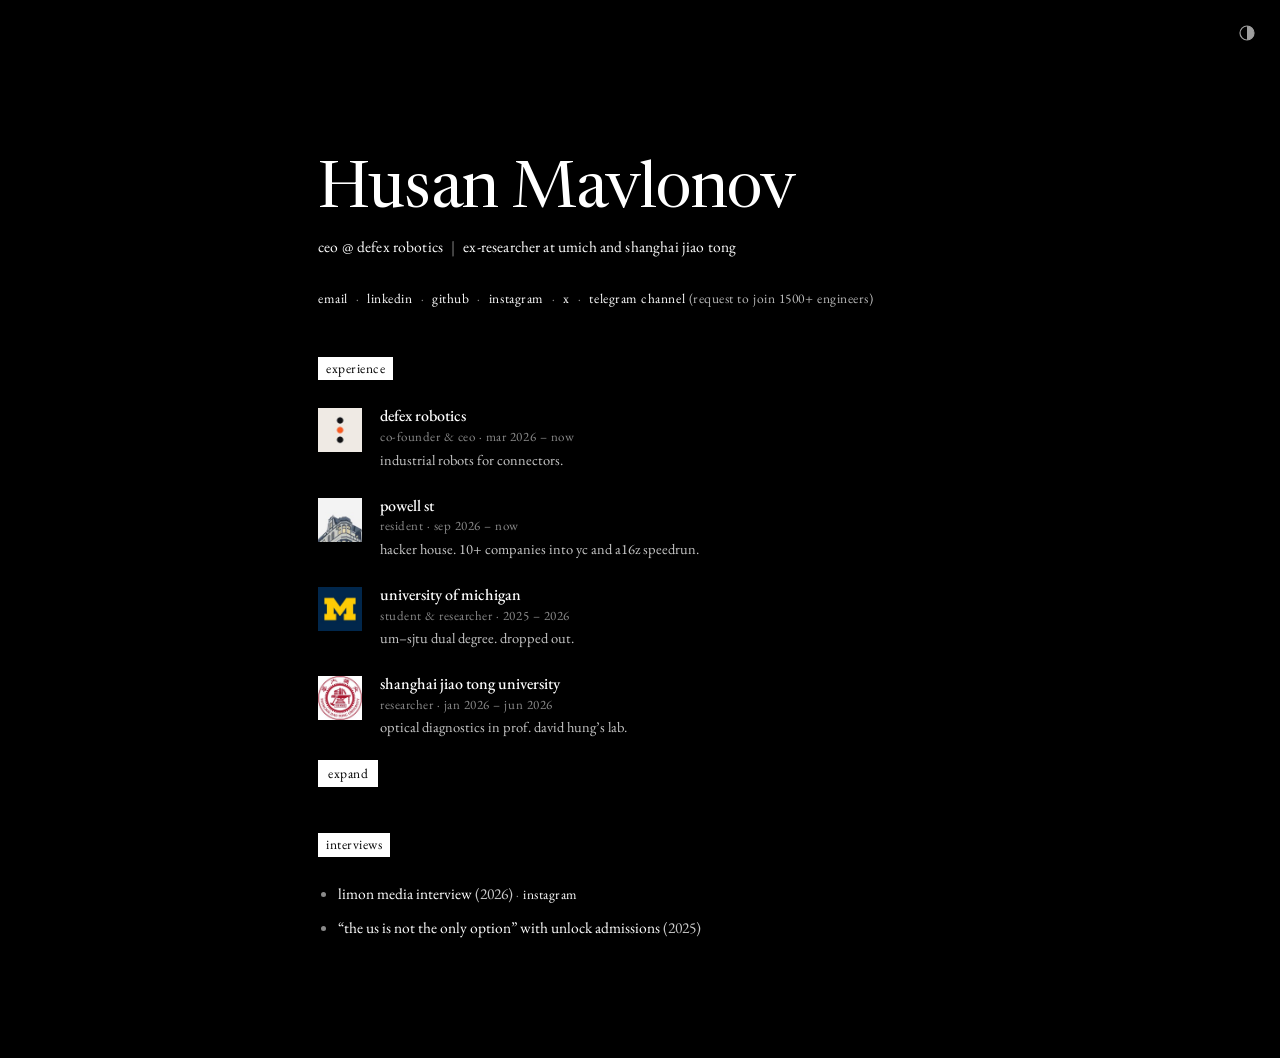
==== commit 736a8832: "Defex: industrial robots for connectors, not self-teaching robots Co-Authored-By: Claude Opus 5.5 <n" ====
--- a/index.html
+++ b/index.html
@@ -5,7 +5,7 @@
   <script>try{if(localStorage.getItem('hm-ink')==='light')document.documentElement.setAttribute('data-ink','light')}catch(e){}</script>
   <meta name="viewport" content="width=device-width, initial-scale=1, viewport-fit=cover" />
   <title>Husan Mavlonov</title>
-  <meta name="description" content="Husan Mavlonov — co-founder &amp; CEO of Defex Robotics. Ex-researcher at the University of Michigan and Shanghai Jiao Tong University. Building self-teaching robots in San Francisco." />
+  <meta name="description" content="Husan Mavlonov — co-founder &amp; CEO of Defex Robotics. Ex-researcher at the University of Michigan and Shanghai Jiao Tong University. Building industrial robots for connectors in San Francisco." />
   <link rel="canonical" href="https://husanmavlonov.com/" />
   <link rel="alternate" hreflang="en" href="https://husanmavlonov.com/" />
   <link rel="alternate" hreflang="ru" href="https://husanmavlonov.com/ru/" />
@@ -14,9 +14,9 @@
   <meta name="theme-color" content="#000000" />
   <meta name="color-scheme" content="dark light" />
   <meta name="author" content="Husan Mavlonov" />
-  <meta name="keywords" content="Husan Mavlonov, Хусан Мавлонов, Xusan Mavlonov, defex, BuildCored, Tashkent, self-teaching robots, robotic assembly, edge AI, computer vision, NVIDIA Jetson, Defex Robotics, Non-Trivial Fellow, UM-SJTU, Хусан Мавлонов Defex, Хусан Мавлонов робототехника, Ҳусан Мавлонов" />
+  <meta name="keywords" content="Husan Mavlonov, Хусан Мавлонов, Xusan Mavlonov, defex, BuildCored, Tashkent, industrial robots, connector robots, edge AI, computer vision, NVIDIA Jetson, Defex Robotics, Non-Trivial Fellow, UM-SJTU, Хусан Мавлонов Defex, Хусан Мавлонов робототехника, Ҳусан Мавлонов" />
   <meta property="og:title" content="Husan Mavlonov" />
-  <meta property="og:description" content="Husan Mavlonov — co-founder &amp; CEO of Defex Robotics. Ex-researcher at the University of Michigan and Shanghai Jiao Tong University. Building self-teaching robots in San Francisco." />
+  <meta property="og:description" content="Husan Mavlonov — co-founder &amp; CEO of Defex Robotics. Ex-researcher at the University of Michigan and Shanghai Jiao Tong University. Building industrial robots for connectors in San Francisco." />
   <meta property="og:site_name" content="Husan Mavlonov" />
   <meta property="og:type" content="profile" />
   <meta property="og:url" content="https://husanmavlonov.com/" />
@@ -33,7 +33,7 @@
   <meta name="twitter:site" content="@MavlonovHusan" />
   <meta name="twitter:creator" content="@MavlonovHusan" />
   <meta name="twitter:title" content="Husan Mavlonov" />
-  <meta name="twitter:description" content="Husan Mavlonov — co-founder &amp; CEO of Defex Robotics. Ex-researcher at the University of Michigan and Shanghai Jiao Tong University. Building self-teaching robots in San Francisco." />
+  <meta name="twitter:description" content="Husan Mavlonov — co-founder &amp; CEO of Defex Robotics. Ex-researcher at the University of Michigan and Shanghai Jiao Tong University. Building industrial robots for connectors in San Francisco." />
   <meta name="twitter:image" content="https://husanmavlonov.com/og.png?v=2" />
   <meta name="twitter:image:alt" content="Husan Mavlonov — co-founder &amp; CEO of Defex Robotics." />
   <meta name="referrer" content="no-referrer-when-downgrade" />
@@ -83,7 +83,7 @@
       "image": "https://husanmavlonov.com/husan-mavlonov.jpg",
       "email": "husanmavlonov79@gmail.com",
       "jobTitle": "Co-founder & CEO, Defex Robotics",
-      "description": "Co-founder & CEO of Defex Robotics. Ex-researcher at the University of Michigan and Shanghai Jiao Tong University. Co-founder of BuildCored. Tashkent → Istanbul → Shanghai → San Francisco. Building self-teaching robots.",
+      "description": "Co-founder & CEO of Defex Robotics. Ex-researcher at the University of Michigan and Shanghai Jiao Tong University. Co-founder of BuildCored. Tashkent → Istanbul → Shanghai → San Francisco. Building industrial robots for connectors.",
       "nationality": {
         "@type": "Country",
         "name": "Uzbekistan"
@@ -114,7 +114,7 @@
       "knowsAbout": [
         "Edge AI",
         "Computer vision",
-        "Self-teaching robots",
+        "Industrial robots",
         "NVIDIA Jetson",
         "Hardware engineering",
         "Battery manufacturing",
@@ -185,7 +185,7 @@
       "legalName": "Defex Robotics, Inc.",
       "alternateName": "Defex",
       "url": "https://defexrobotics.com/",
-      "description": "Defex builds self-teaching assembly robots for manufacturing. The robot practices an assembly, a physical test scores the joint it just made, and a reset prepares the next attempt. First workstation: connector assembly.",
+      "description": "Defex Robotics builds industrial robots for connectors. The robot plugs each connector in and checks every connection.",
       "foundingDate": "2026",
       "founder": [
         {
@@ -395,10 +395,9 @@
     /* first four rows show; the rest open from the button under the list */
     .xp-list.is-collapsed .xp-row:nth-child(n+5) { display: none; }
     .xp-more[hidden] { display: none; }
-    /* while the stack deals out: rows are paper cards, the fourth stays on top */
-    .xp-list.is-dealing { overflow: clip; }
-    .xp-list.is-dealing .xp-row { position: relative; background: var(--paper, #000); box-shadow: 0 0 0 14px var(--paper, #000); }
-    .xp-list.is-dealing .xp-row:nth-child(4) { z-index: 99; }
+    /* collapse/expand: the rows turn to dust (or gather from it) on a canvas laid over them */
+    .xp-list.is-vanishing { position: relative; overflow: clip; }
+    .xp-dust { position: absolute; pointer-events: none; z-index: 2; }
     .xp-more {
       margin-top: 22px;
       font: inherit;
@@ -669,7 +668,7 @@
           <div>
             <p class="xp-name"><a href="https://defexrobotics.com/" target="_blank" rel="noopener">Defex Robotics</a></p>
             <p class="xp-when"><span>co-founder &amp; ceo</span> · <span>mar 2026 – now</span></p>
-            <p class="xp-what">Self-teaching robots for manufacturing.</p>
+            <p class="xp-what">Industrial robots for connectors.</p>
           </div>
         </li>
         <li class="xp-row">
@@ -787,8 +786,12 @@
       </ul>
       <button class="xp-more" id="xpMore" type="button" aria-expanded="false" aria-controls="xpList" hidden><span class="xp-more__t"></span></button>
       <script>/* collapse before first paint; without JS every row simply shows.
-         expand deals the hidden rows out from under the fourth, like a stack of cards;
-         collapse gathers them back under it */
+         collapse = the vanish from skiper 56 / aceternity's vanish input, run bottom to top:
+         a line climbs the hidden rows, everything under it turns to dust that jitters and fades,
+         and the gap closes right behind it with the button held under the cursor, so the rows
+         sink into the button and come apart there. expand runs it backwards, top to bottom.
+         the rows are painted to a canvas ahead of time, while the page is idle, so a press
+         starts at once; each frame only touches the band where dust is alive */
       (function () {
         var list = document.getElementById('xpList');
         var btn = document.getElementById('xpMore');
@@ -796,85 +799,270 @@
         var extra = rows.slice(4);
         if (!extra.length) return;
         var still = matchMedia('(prefers-reduced-motion: reduce)');
-        var EASE = 'cubic-bezier(0.16, 1, 0.3, 1)';
-        var DUR = 640, STEP = 38;
-        var running = [];
+        var LAG = 170, LIFE = [200, 440];
+        var busy = false, cache = null, cacheWidth = 0;
+        function ease(t) { return t <= 0 ? 0 : t >= 1 ? 1 : 0.5 - 0.5 * Math.cos(Math.PI * t); }
+        var UNEASE = new Float32Array(1025);
+        (function () {
+          for (var k = 0; k <= 1024; k++) {
+            var lo = 0, hi = 1, p = k / 1024;
+            for (var j = 0; j < 24; j++) { var mid = (lo + hi) / 2; if (ease(mid) < p) lo = mid; else hi = mid; }
+            UNEASE[k] = lo;
+          }
+        })();
+        function unease(p) { var f = p * 1024, k = f | 0; return k >= 1024 ? UNEASE[1024] : UNEASE[k] + (UNEASE[k + 1] - UNEASE[k]) * (f - k); }
         function label(open) {
           btn.setAttribute('aria-expanded', open ? 'true' : 'false');
           btn.querySelector('.xp-more__t').textContent = open ? 'collapse' : 'expand';
         }
-        function settle() {
-          running.forEach(function (a) { a.cancel(); });
-          running = [];
-          list.classList.remove('is-dealing');
-          list.style.height = '';
+
+        /* lay the list out open without showing it, measure it and paint the hidden rows */
+        function prepare() {
+          var wasCollapsed = list.classList.contains('is-collapsed');
+          var lr0 = list.getBoundingClientRect();
+          var floorNow = rows[3].getBoundingClientRect().bottom - lr0.top;
+          if (wasCollapsed) {
+            list.style.height = floorNow + 'px';
+            list.classList.add('is-vanishing');
+            list.classList.remove('is-collapsed');
+          }
+          var lr = list.getBoundingClientRect();
+          var floor = rows[3].getBoundingClientRect().bottom - lr.top;
+          var spots = extra.map(function (row) {
+            var r = row.getBoundingClientRect();
+            return { top: r.top - lr.top, bottom: r.bottom - lr.top };
+          });
+          var full = spots[spots.length - 1].bottom;
+          var pad = 24;
+          var box = { x: -pad, y: spots[0].top - pad, w: lr.width + pad * 2, h: full - spots[0].top + pad * 2 };
+          var dpr = Math.min(window.devicePixelRatio || 1, 2);
+          while (dpr > 1 && box.w * box.h * dpr * dpr > 6e6) dpr -= 0.25;
+          var c = document.createElement('canvas');
+          c.width = Math.ceil(box.w * dpr);
+          c.height = Math.ceil(box.h * dpr);
+          var ctx = c.getContext('2d', { willReadFrequently: true });
+          ctx.scale(dpr, dpr);
+          ctx.textBaseline = 'alphabetic';
+          var ox = lr.left + box.x, oy = lr.top + box.y;
+          var range = document.createRange();
+          extra.forEach(function (row) {
+            var tile = row.querySelector('.xp-logo');
+            var walk = document.createTreeWalker(row, NodeFilter.SHOW_TEXT);
+            for (var node = walk.nextNode(); node; node = walk.nextNode()) {
+              if (tile && tile.contains(node)) continue;
+              var cs = getComputedStyle(node.parentElement);
+              ctx.font = cs.fontStyle + ' ' + cs.fontWeight + ' ' + cs.fontSize + ' ' + cs.fontFamily;
+              ctx.fillStyle = cs.color;
+              if ('letterSpacing' in ctx) ctx.letterSpacing = cs.letterSpacing === 'normal' ? '0px' : cs.letterSpacing;
+              var text = node.data, m, re = /\S+/g;
+              while ((m = re.exec(text))) {
+                range.setStart(node, m.index);
+                range.setEnd(node, m.index + m[0].length);
+                var r = range.getClientRects()[0];
+                if (!r) continue;
+                var word = cs.textTransform === 'lowercase' ? m[0].toLowerCase() : cs.textTransform === 'uppercase' ? m[0].toUpperCase() : m[0];
+                var asc = ctx.measureText(word).fontBoundingBoxAscent || r.height * 0.78;
+                ctx.fillText(word, r.left - ox, r.top - oy + asc);
+              }
+            }
+          });
+          /* canvas text on a mac is drawn heavier than the page's antialiased text (light ink
+             measured 23%); thin it so dust and real text meet without a seam */
+          if (/Mac/.test(navigator.platform) && navigator.maxTouchPoints < 2) {
+            var ink = ctx.getImageData(0, 0, c.width, c.height), id = ink.data;
+            for (var a = 3; a < id.length; a += 4) {
+              if (!id[a]) continue;
+              var f = id[a] / 255;
+              id[a] = id[a - 3] > 128 ? 235 * f * f : 248 * Math.pow(f, 1.4);
+            }
+            ctx.putImageData(ink, 0, 0);
+          }
+          extra.forEach(function (row) {
+            var tile = row.querySelector('.xp-logo');
+            var img = tile && tile.querySelector('img');
+            if (!tile) return;
+            var tr = tile.getBoundingClientRect();
+            ctx.fillStyle = getComputedStyle(tile).backgroundColor;
+            ctx.fillRect(tr.left - ox, tr.top - oy, tr.width, tr.height);
+            if (img && img.complete && img.naturalWidth) {
+              var ir = img.getBoundingClientRect();
+              ctx.drawImage(img, ir.left - ox, ir.top - oy, ir.width, ir.height);
+            }
+          });
+          if (wasCollapsed) {
+            list.classList.add('is-collapsed');
+            list.classList.remove('is-vanishing');
+            list.style.height = '';
+          }
+          var img = ctx.getImageData(0, 0, c.width, c.height);
+          var W = img.width, H = img.height, d32 = new Uint32Array(img.data.buffer), count = 0, i, x, y;
+          for (i = 0; i < d32.length; i++) if ((d32[i] >>> 24) > 24) count++;
+          var st = count > 160000 ? 2 : 1;
+          var cap = st === 1 ? count : Math.ceil(W / 2) * Math.ceil(H / 2);
+          var g = { n: 0, st: st, x: new Float32Array(cap), y: new Float32Array(cap), jx: new Float32Array(cap), jy: new Float32Array(cap),
+            ox: new Float32Array(cap), oy: new Float32Array(cap), life: new Float32Array(cap), at: new Float32Array(cap), rgba: new Uint32Array(cap * st * st) };
+          var n = 0;
+          /* row by row, so grains stay sorted top to bottom and a band is one slice */
+          for (y = 0; y < H; y += st) {
+            for (x = 0; x < W; x += st) {
+              var any = false;
+              for (var dy = 0; dy < st; dy++) for (var dx = 0; dx < st; dx++) {
+                var px = x + dx < W && y + dy < H ? d32[(y + dy) * W + x + dx] : 0;
+                if ((px >>> 24) <= 24) px = 0; else any = true;
+                g.rgba[n * st * st + dy * st + dx] = px;
+              }
+              if (!any) continue;
+              g.x[n] = x; g.y[n] = y;
+              g.life[n] = LIFE[0] + Math.random() * (LIFE[1] - LIFE[0]);
+              var ang = Math.random() * Math.PI * 2, rr = (5 + Math.random() * 14) * dpr;
+              g.ox[n] = Math.cos(ang) * rr; g.oy[n] = Math.sin(ang) * rr;
+              n++;
+            }
+          }
+          g.n = n;
+          return { floor: floor, full: full, spots: spots, box: box, dpr: dpr, W: W, H: H, g: g };
         }
-        function deck(i, top) {
-          var depth = Math.min(i + 1, 3);
-          return {
-            transform: 'translateY(' + (top - extra[i].offsetTop + depth * 5) + 'px) scale(' + (1 - depth * 0.025) + ')'
-          };
+
+        function ready() {
+          if (!cache || cacheWidth !== list.offsetWidth) { cache = prepare(); cacheWidth = list.offsetWidth; }
+          return cache;
         }
-        /* where each row sits now and in the stack, so the list can stop growing past the fourth */
-        function measure() {
-          var lt = list.getBoundingClientRect().top;
-          var r4 = rows[3].getBoundingClientRect();
-          return extra.map(function (row, i) {
-            var r = row.getBoundingClientRect();
-            var depth = Math.min(i + 1, 3), sc = 1 - depth * 0.025;
-            var dTop = r4.top + depth * 5 + r.height * (1 - sc) / 2;
-            return { top: r.top - lt, deckTop: dTop - lt, over: Math.max(0, dTop + r.height * sc - r4.bottom) };
-          });
+        function warm() {
+          if (busy) return;
+          var go = function () { if (!busy) { try { ready(); } catch (e) { cache = null; } } };
+          (window.requestIdleCallback || function (f) { return setTimeout(f, 200); })(go, { timeout: 1500 });
         }
-        function set(open, animate) {
-          settle();
-          if (open) list.classList.remove('is-collapsed');
+
+        /* first grain index at or below device row y */
+        function seek(g, y) {
+          var lo = 0, hi = g.n;
+          while (lo < hi) { var mid = (lo + hi) >> 1; if (g.y[mid] < y) lo = mid + 1; else hi = mid; }
+          return lo;
+        }
+
+        function run(open) {
+          busy = true;
           label(open);
-          if (!animate || still.matches || !list.animate) {
+          var P = ready();
+          var g = P.g, dpr = P.dpr, W = P.W, H = P.H, span = P.full - P.floor;
+          var D = Math.max(620, Math.min(1000, 480 + span * 0.38));
+          list.classList.add('is-vanishing');
+          list.style.height = (open ? P.floor : P.full) + 'px';
+          list.classList.remove('is-collapsed');
+          document.documentElement.style.overflowAnchor = 'none';
+
+          /* when the line crosses each grain: line(t) runs full -> floor on collapse, floor -> full on expand */
+          var i, yl, p;
+          for (i = 0; i < g.n; i++) {
+            yl = P.box.y + g.y[i] / dpr;
+            p = Math.min(1, Math.max(0, (open ? yl - P.floor : P.full - yl) / span));
+            g.at[i] = (open ? LAG : 0) + D * unease(p);
+            g.jx[i] = 0; g.jy[i] = 0;
+          }
+          function line(t) {
+            return open ? P.floor + span * ease((t - LAG) / D) : P.full - span * ease(t / D);
+          }
+          function height(t) {
+            return open ? P.floor + span * ease(t / D) : P.floor + span * (1 - ease((t - LAG) / D));
+          }
+          function clip(ly) {
+            P.spots.forEach(function (s, k) {
+              var cut = Math.max(0, s.bottom - ly);
+              extra[k].style.clipPath = cut <= 0 ? '' : 'inset(-8px -40px ' + Math.min(cut, s.bottom - s.top + 8).toFixed(1) + 'px -40px)';
+            });
+          }
+
+          var cv = document.createElement('canvas');
+          cv.className = 'xp-dust';
+          cv.width = W; cv.height = H;
+          cv.style.left = P.box.x + 'px';
+          cv.style.top = P.box.y + 'px';
+          cv.style.width = P.box.w + 'px';
+          cv.style.height = P.box.h + 'px';
+          cv.setAttribute('aria-hidden', 'true');
+          list.appendChild(cv);
+          var ctx = cv.getContext('2d');
+          var frame = ctx.createImageData(W, H), px32 = new Uint32Array(frame.data.buffer);
+          var MARGIN = Math.ceil(40 * dpr), prevA = 0, prevB = 0;
+          clip(line(0));
+
+          var t0 = performance.now(), lastH = open ? P.floor : P.full, end = LAG + D + 20;
+          function tick(now) {
+            var t = now - t0;
+            var h = height(t), ly = line(t);
+            list.style.height = h.toFixed(2) + 'px';
+            if (!open) window.scrollBy(0, h - lastH);   /* keep the button under the cursor */
+            lastH = h;
+            clip(ly);
+
+            /* the band of grains alive now, in device rows of the canvas */
+            var yA, yB;
+            if (open) { yA = (ly - P.box.y) * dpr; yB = (line(t + LIFE[1]) - P.box.y) * dpr; }
+            else { yA = (ly - P.box.y) * dpr; yB = (line(t - LIFE[1]) - P.box.y) * dpr; }
+            var from = seek(g, yA - 2), to = seek(g, yB + 2);
+            var a0 = Math.max(0, Math.floor(Math.min(yA, prevA) - MARGIN)), b0 = Math.min(H, Math.ceil(Math.max(yB, prevB) + MARGIN));
+            if (b0 > a0) px32.fill(0, a0 * W, b0 * W);
+            var st = g.st, k, age, q, x, y, al, c, base, cx, cy;
+            for (k = from; k < to; k++) {
+              age = open ? t - (g.at[k] - g.life[k]) : t - g.at[k];
+              if (age < 0) continue;
+              q = age / g.life[k];
+              if (q >= 1) continue;
+              g.jx[k] += Math.random() > 0.5 ? 1 : -1;
+              g.jy[k] += Math.random() > 0.5 ? 1 : -1;
+              if (open) {
+                var rest = (1 - q) * (1 - q) * (1 - q);
+                x = g.x[k] + (g.ox[k] + g.jx[k] * 0.5) * rest;
+                y = g.y[k] + (g.oy[k] + g.jy[k] * 0.5) * rest;
+                al = q * q;
+              } else {
+                x = g.x[k] + g.jx[k];
+                y = g.y[k] + g.jy[k];
+                al = 1 - q;
+              }
+              x = Math.round(x); y = Math.round(y);
+              if (x < 0 || y < a0 || x + st > W || y + st > b0) continue;
+              base = k * st * st;
+              for (cy = 0; cy < st; cy++) for (cx = 0; cx < st; cx++) {
+                c = g.rgba[base + cy * st + cx];
+                if (c) px32[(y + cy) * W + x + cx] = (c & 0x00ffffff) | ((((c >>> 24) * al) & 255) << 24);
+              }
+            }
+            if (b0 > a0) ctx.putImageData(frame, 0, 0, 0, a0, W, b0 - a0);
+            prevA = yA; prevB = yB;
+
+            if (t < end) { requestAnimationFrame(tick); return; }
+            cv.remove();
+            extra.forEach(function (row) { row.style.clipPath = ''; });
             if (!open) list.classList.add('is-collapsed');
-            return;
+            list.classList.remove('is-vanishing');
+            list.style.height = '';
+            document.documentElement.style.overflowAnchor = '';
+            busy = false;
           }
-          var top = rows[3].offsetTop;
-          var h1 = list.offsetHeight;
-          var spots = measure();
-          list.classList.add('is-dealing');
-          extra.forEach(function (row, i) {
-            row.style.zIndex = String(extra.length - i);
-            var k = open ? i : extra.length - 1 - i;
-            var frames = [deck(i, top), { transform: 'none' }];
-            running.push(row.animate(open ? frames : frames.slice().reverse(), {
-              duration: DUR, delay: k * STEP, easing: EASE, fill: 'both'
-            }));
-          });
-          var last = running[running.length - 1];
-          (function follow() {
-            if (running.indexOf(last) < 0) return;
-            var lt = list.getBoundingClientRect().top;
-            var low = rows[3].getBoundingClientRect().bottom - lt;
-            extra.forEach(function (row, i) {
-              var r = row.getBoundingClientRect(), m = spots[i];
-              var near = Math.min(1, Math.max(0, (m.top - (r.top - lt)) / Math.max(1, m.top - m.deckTop)));
-              low = Math.max(low, r.bottom - lt - near * m.over);
-            });
-            list.style.height = Math.min(low, h1) + 'px';
-            requestAnimationFrame(follow);
-          })();
-          var batch = running;
-          Promise.all(running.map(function (a) { return a.finished; })).then(function () {
-            if (batch !== running) return;
-            if (btn.getAttribute('aria-expanded') !== 'true') list.classList.add('is-collapsed');
-            settle();
-            extra.forEach(function (row) { row.style.zIndex = ''; });
-          }, function () {});
+          requestAnimationFrame(tick);
         }
-        set(false, false);
+
+        list.classList.add('is-collapsed');
+        label(false);
         btn.hidden = false;
         btn.addEventListener('click', function () {
+          if (busy) return;
           var open = btn.getAttribute('aria-expanded') !== 'true';
-          /* a second press mid-way turns the same motion around instead of snapping */
-          if (running.length) { label(open); running.forEach(function (a) { a.reverse(); }); return; }
-          set(open, true);
+          if (still.matches || !window.requestAnimationFrame) { label(open); list.classList.toggle('is-collapsed', !open); return; }
+          run(open);
         });
+
+        /* paint ahead: once fonts and the hidden logos are in, and again when the width or ink changes */
+        extra.forEach(function (row) { var img = row.querySelector('.xp-logo img'); if (img) img.loading = 'eager'; });
+        function warmSoon() { cache = null; warm(); }
+        window.addEventListener('load', function () {
+          var imgs = extra.map(function (row) { var img = row.querySelector('.xp-logo img'); return img && img.decode ? img.decode().catch(function () {}) : null; }).filter(Boolean);
+          Promise.all([document.fonts ? document.fonts.ready : null].concat(imgs)).then(warm);
+        });
+        var resizeTimer = 0;
+        window.addEventListener('resize', function () { clearTimeout(resizeTimer); resizeTimer = setTimeout(warmSoon, 250); });
+        new MutationObserver(warmSoon).observe(document.documentElement, { attributes: true, attributeFilter: ['data-ink'] });
       })();
       </script>
     </section>
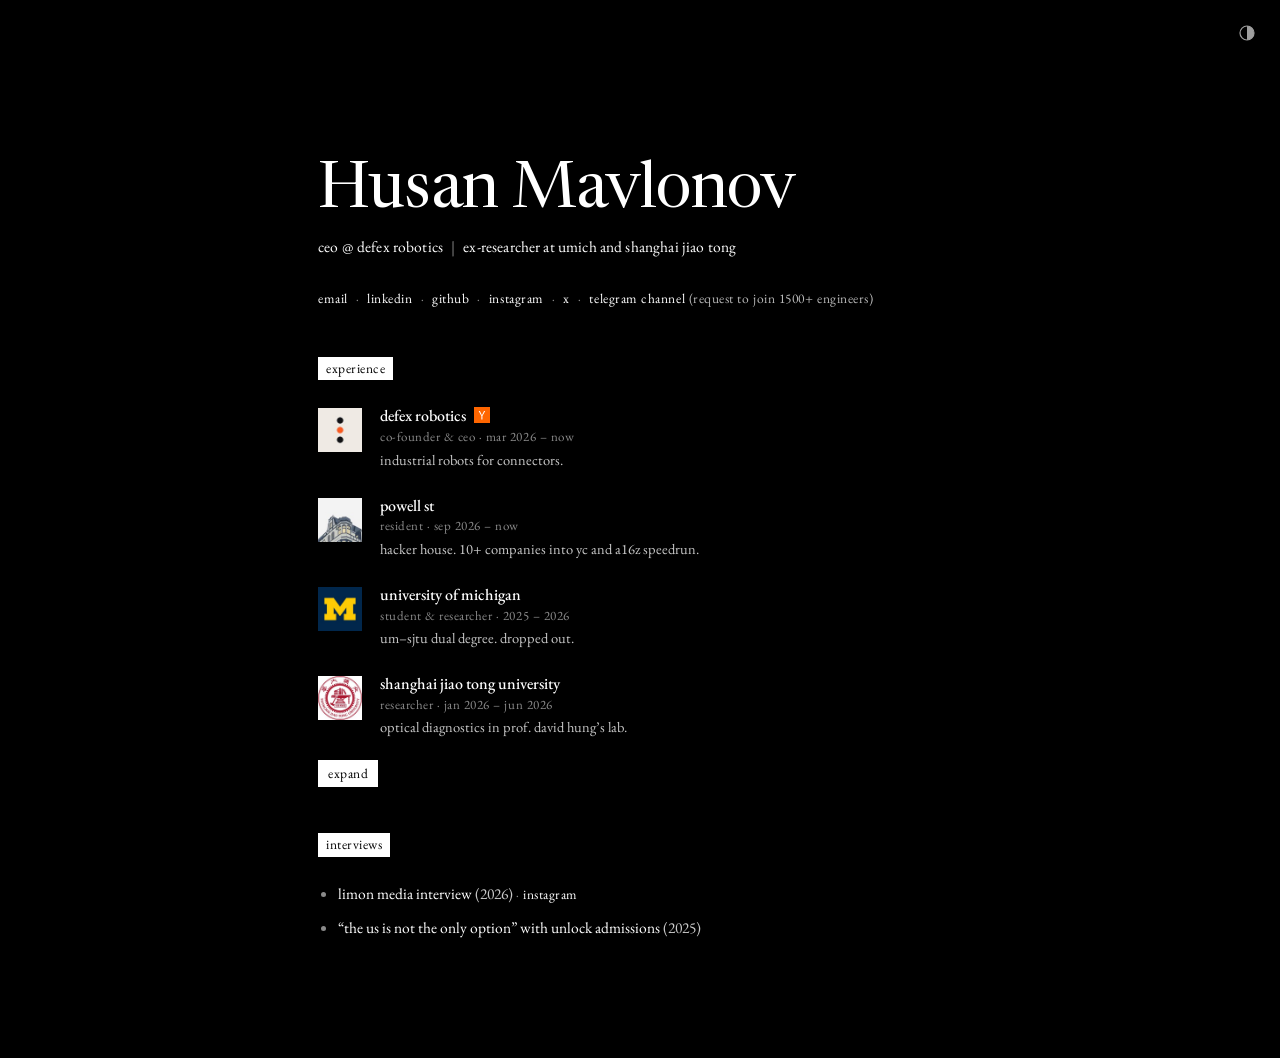
==== commit a3f8a870: "YC mark right of Defex Robotics in the experience list (EN + RU) Co-Authored-By: Claude Opus 5.5 <no" ====
--- a/index.html
+++ b/index.html
@@ -607,7 +607,7 @@
 
   </style>
   <!-- shared backdrop + ink tokens; loaded LAST so it wins over the inline styles -->
-  <link rel="stylesheet" href="/glass.css?v=17">
+  <link rel="stylesheet" href="/glass.css?v=18">
 </head>
 <body>
 <script>/* pre-paint: apply saved theme + skip the backdrop fade after the first load,
@@ -666,7 +666,7 @@
         <li class="xp-row">
           <a class="xp-logo" href="https://defexrobotics.com/" target="_blank" rel="noopener" tabindex="-1" aria-hidden="true"><img src="/logos/defex.jpeg" alt="" width="176" height="176" loading="lazy" decoding="async"></a>
           <div>
-            <p class="xp-name"><a href="https://defexrobotics.com/" target="_blank" rel="noopener">Defex Robotics</a></p>
+            <p class="xp-name"><a href="https://defexrobotics.com/" target="_blank" rel="noopener">Defex Robotics</a><a class="yc-mark" href="https://www.ycombinator.com/" target="_blank" rel="noopener" aria-label="Y Combinator"><img src="/logos/yc.svg" alt="" width="16" height="16"></a></p>
             <p class="xp-when"><span>co-founder &amp; ceo</span> · <span>mar 2026 – now</span></p>
             <p class="xp-what">Industrial robots for connectors.</p>
           </div>
--- a/glass.css
+++ b/glass.css
@@ -314,3 +314,7 @@
   ::view-transition-new(root) { animation: none; }
   .ink-toggle svg { transition: none; }
 }
+
+.xp-name .yc-mark { display: inline-block; vertical-align: -3px; margin-left: 8px; line-height: 0; background: none; }
+.xp-name .yc-mark::after, .xp-name .yc-mark::before { content: none !important; }
+.xp-name .yc-mark img { display: block; width: 16px; height: 16px; border-radius: 0; }
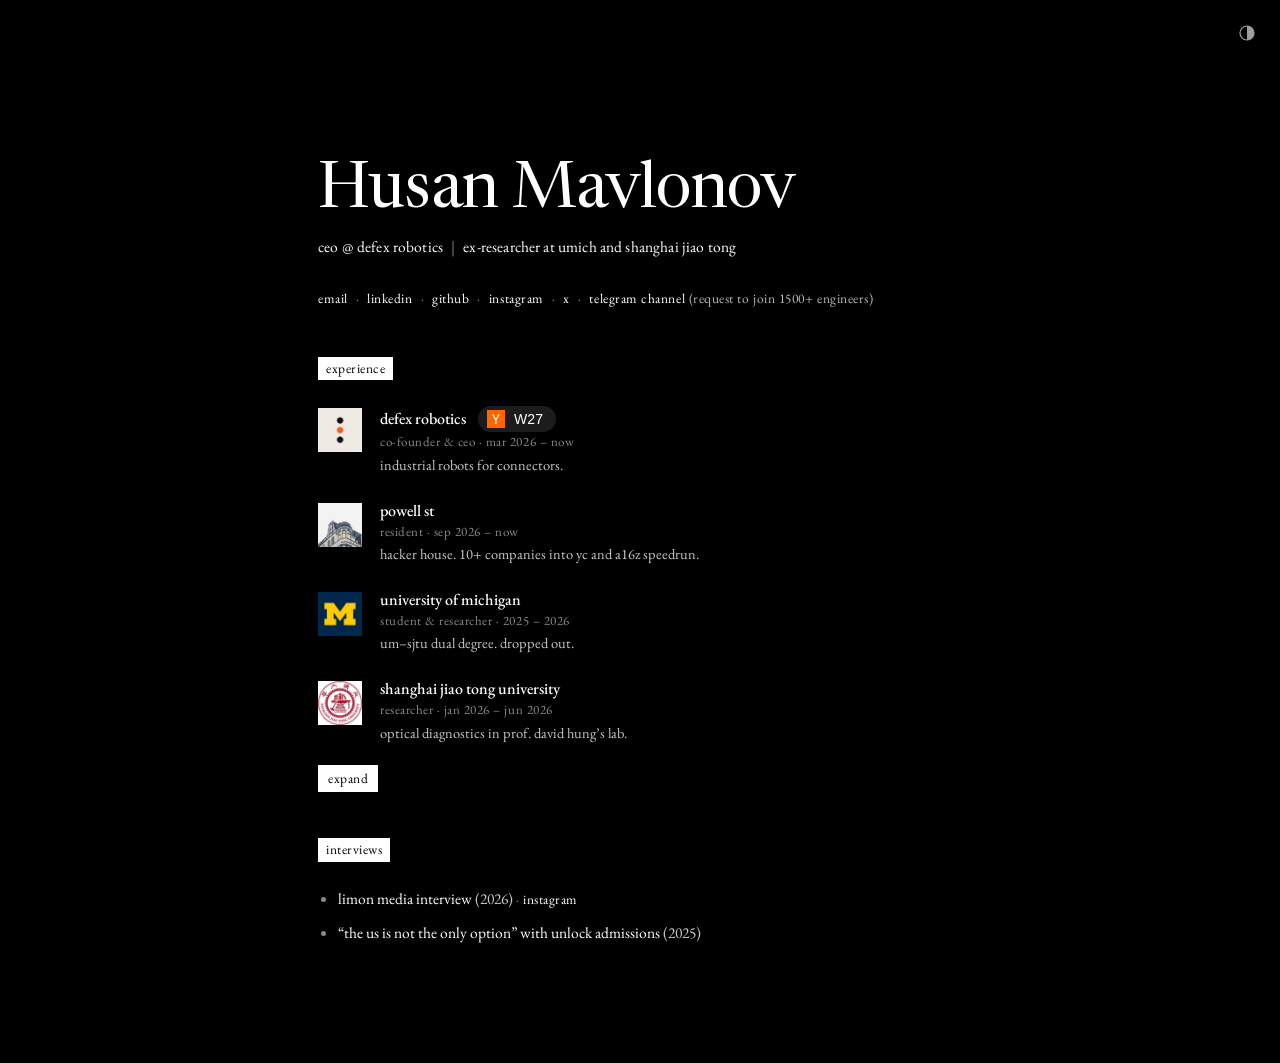
==== commit d13cf245: "Defex Robotics row: YC W27 pill (his reference), EN + RU Co-Authored-By: Claude Opus 5.5 <noreply@an" ====
--- a/index.html
+++ b/index.html
@@ -607,7 +607,7 @@
 
   </style>
   <!-- shared backdrop + ink tokens; loaded LAST so it wins over the inline styles -->
-  <link rel="stylesheet" href="/glass.css?v=18">
+  <link rel="stylesheet" href="/glass.css?v=19">
 </head>
 <body>
 <script>/* pre-paint: apply saved theme + skip the backdrop fade after the first load,
@@ -666,7 +666,7 @@
         <li class="xp-row">
           <a class="xp-logo" href="https://defexrobotics.com/" target="_blank" rel="noopener" tabindex="-1" aria-hidden="true"><img src="/logos/defex.jpeg" alt="" width="176" height="176" loading="lazy" decoding="async"></a>
           <div>
-            <p class="xp-name"><a href="https://defexrobotics.com/" target="_blank" rel="noopener">Defex Robotics</a><a class="yc-mark" href="https://www.ycombinator.com/" target="_blank" rel="noopener" aria-label="Y Combinator"><img src="/logos/yc.svg" alt="" width="16" height="16"></a></p>
+            <p class="xp-name"><a href="https://defexrobotics.com/" target="_blank" rel="noopener">Defex Robotics</a><span class="yc-pill" title="Y Combinator W27"><img src="/logos/yc.svg" alt="Y Combinator" width="18" height="18"><span>W27</span></span></p>
             <p class="xp-when"><span>co-founder &amp; ceo</span> · <span>mar 2026 – now</span></p>
             <p class="xp-what">Industrial robots for connectors.</p>
           </div>
--- a/glass.css
+++ b/glass.css
@@ -315,6 +315,7 @@
   .ink-toggle svg { transition: none; }
 }
 
-.xp-name .yc-mark { display: inline-block; vertical-align: -3px; margin-left: 8px; line-height: 0; background: none; }
-.xp-name .yc-mark::after, .xp-name .yc-mark::before { content: none !important; }
-.xp-name .yc-mark img { display: block; width: 16px; height: 16px; border-radius: 0; }
+/* YC batch pill next to Defex Robotics (his reference, 2026-11-08) */
+.xp-name .yc-pill { display: inline-flex; align-items: center; gap: 9px; margin-left: 12px; padding: 4px 13px 4px 9px; border-radius: 999px; background: color-mix(in srgb, var(--fg) 11%, transparent); vertical-align: -4px; line-height: 1; font: 500 14px/1 -apple-system, BlinkMacSystemFont, "Helvetica Neue", Arial, sans-serif; letter-spacing: .01em; color: var(--fg); text-transform: none !important; }
+.xp-name .yc-pill * { text-transform: none !important; }
+.xp-name .yc-pill img { display: block; width: 18px; height: 18px; border-radius: 0; }
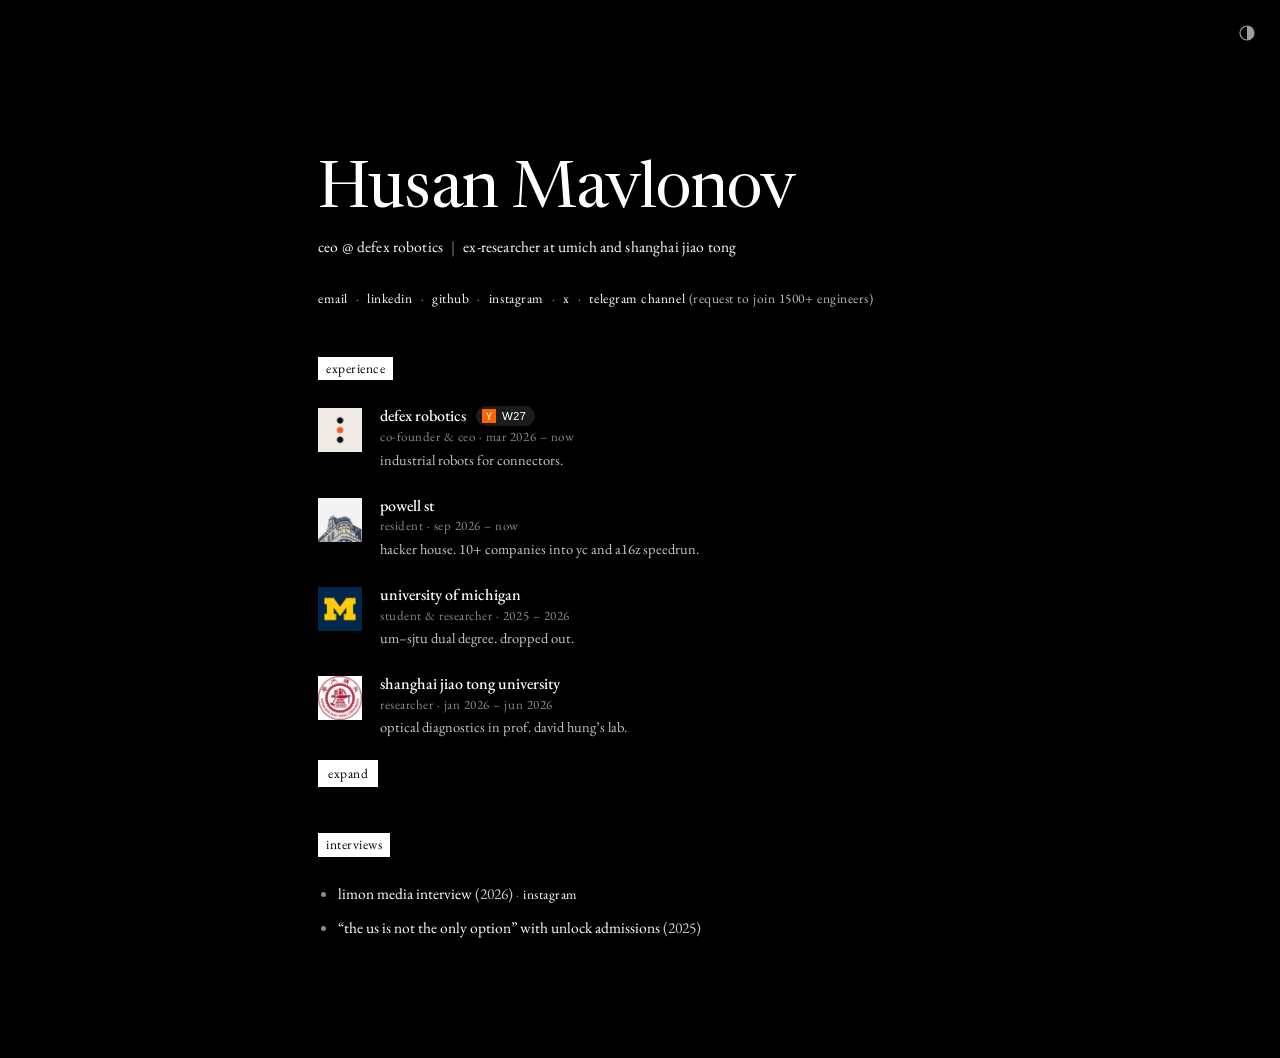
==== commit 57f25e90: "YC pill smaller Co-Authored-By: Claude Opus 5.5 <noreply@anthropic.com>" ====
--- a/index.html
+++ b/index.html
@@ -607,7 +607,7 @@
 
   </style>
   <!-- shared backdrop + ink tokens; loaded LAST so it wins over the inline styles -->
-  <link rel="stylesheet" href="/glass.css?v=19">
+  <link rel="stylesheet" href="/glass.css?v=20">
 </head>
 <body>
 <script>/* pre-paint: apply saved theme + skip the backdrop fade after the first load,
@@ -666,7 +666,7 @@
         <li class="xp-row">
           <a class="xp-logo" href="https://defexrobotics.com/" target="_blank" rel="noopener" tabindex="-1" aria-hidden="true"><img src="/logos/defex.jpeg" alt="" width="176" height="176" loading="lazy" decoding="async"></a>
           <div>
-            <p class="xp-name"><a href="https://defexrobotics.com/" target="_blank" rel="noopener">Defex Robotics</a><span class="yc-pill" title="Y Combinator W27"><img src="/logos/yc.svg" alt="Y Combinator" width="18" height="18"><span>W27</span></span></p>
+            <p class="xp-name"><a href="https://defexrobotics.com/" target="_blank" rel="noopener">Defex Robotics</a><span class="yc-pill" title="Y Combinator W27"><img src="/logos/yc.svg" alt="Y Combinator" width="14" height="14"><span>W27</span></span></p>
             <p class="xp-when"><span>co-founder &amp; ceo</span> · <span>mar 2026 – now</span></p>
             <p class="xp-what">Industrial robots for connectors.</p>
           </div>
--- a/glass.css
+++ b/glass.css
@@ -316,6 +316,6 @@
 }
 
 /* YC batch pill next to Defex Robotics (his reference, 2026-11-08) */
-.xp-name .yc-pill { display: inline-flex; align-items: center; gap: 9px; margin-left: 12px; padding: 4px 13px 4px 9px; border-radius: 999px; background: color-mix(in srgb, var(--fg) 11%, transparent); vertical-align: -4px; line-height: 1; font: 500 14px/1 -apple-system, BlinkMacSystemFont, "Helvetica Neue", Arial, sans-serif; letter-spacing: .01em; color: var(--fg); text-transform: none !important; }
+.xp-name .yc-pill { display: inline-flex; align-items: center; gap: 6px; margin-left: 10px; padding: 3px 9px 3px 6px; border-radius: 999px; background: color-mix(in srgb, var(--fg) 11%, transparent); vertical-align: -2px; line-height: 1; font: 500 11.5px/1 -apple-system, BlinkMacSystemFont, "Helvetica Neue", Arial, sans-serif; letter-spacing: .01em; color: var(--fg); text-transform: none !important; }
 .xp-name .yc-pill * { text-transform: none !important; }
-.xp-name .yc-pill img { display: block; width: 18px; height: 18px; border-radius: 0; }
+.xp-name .yc-pill img { display: block; width: 14px; height: 14px; border-radius: 0; }
